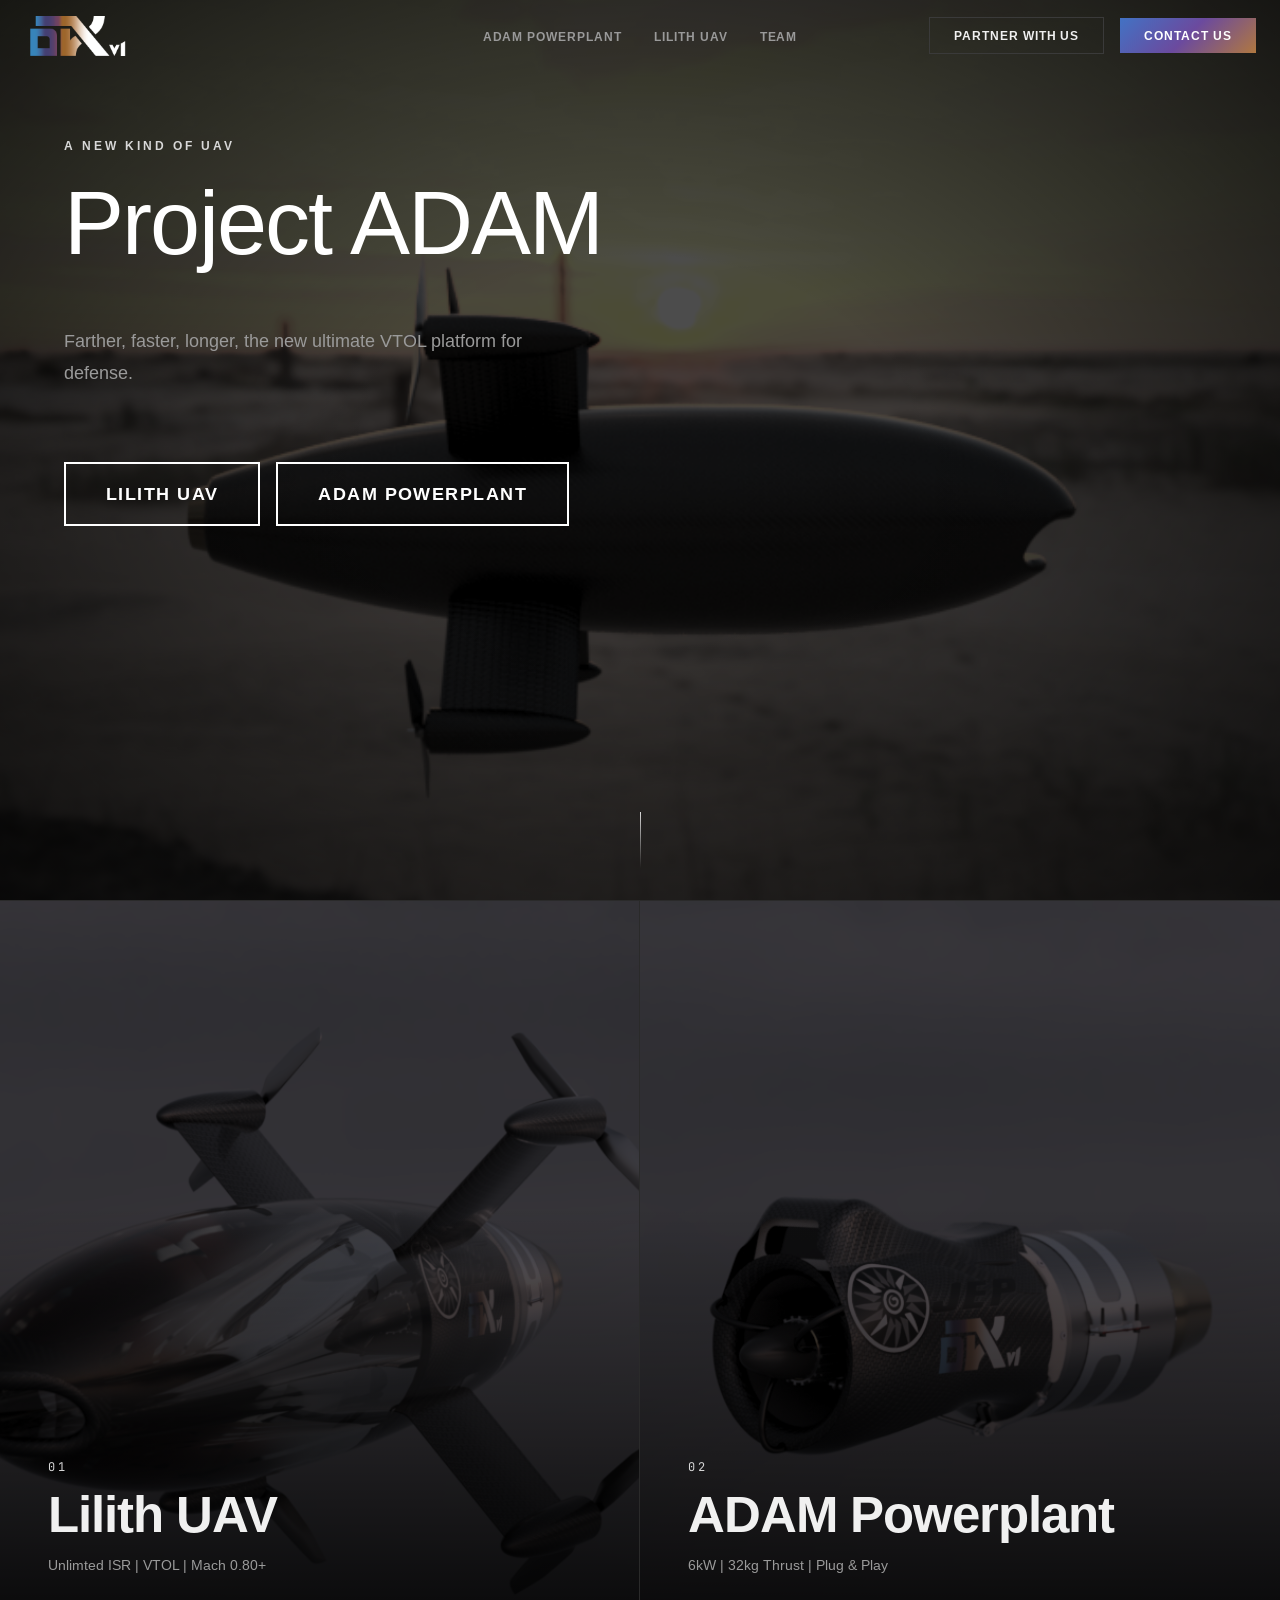
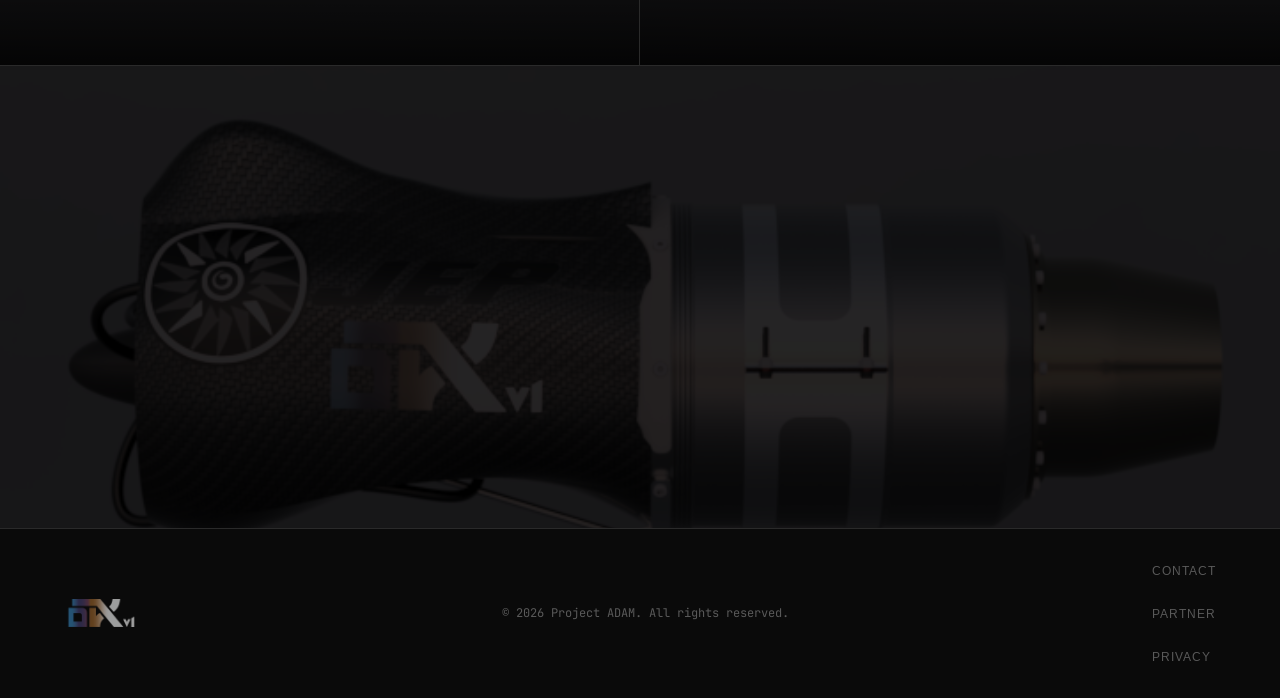
==== index.html @ 42f94777 "Update powerplant images, contact/partner pages, meta descriptions, and image layout tweaks Co-Autho" ====
<!DOCTYPE html>
<html lang="en">
<head>
  <meta charset="UTF-8" />
  <meta name="viewport" content="width=device-width, initial-scale=1.0" />
  <meta name="description" content="A new type of UAV" />
  <meta property="og:title"       content="Project ADAM" />
  <meta property="og:description" content="A new type of UAV" />
  <meta property="og:type"        content="website" />
  <meta name="theme-color"        content="#0a0a0a" />

  <title>Project ADAM</title>

  <link rel="icon" type="image/png" sizes="any" href="assets/images/weblogo.png" />
  <link rel="apple-touch-icon" href="assets/images/weblogo.png" />
  <link rel="preconnect" href="https://fonts.googleapis.com" />
  <link rel="preconnect" href="https://fonts.gstatic.com" crossorigin />
  <link href="https://fonts.googleapis.com/css2?family=Arimo:ital,wght@0,400;0,500;0,600;0,700;1,400&family=JetBrains+Mono:wght@400;600&display=swap" rel="stylesheet" />

  <link rel="stylesheet" href="css/variables.css" />
  <link rel="stylesheet" href="css/reset.css" />
  <link rel="stylesheet" href="css/main.css" />
  <link rel="stylesheet" href="css/home.css" />
</head>
<body>

  <!-- ====================================================
       NAVIGATION
       ==================================================== -->
  <nav class="nav" id="nav">
    <div class="container nav__inner">

      <a href="index.html" class="nav__logo" aria-label="Project ADAM home">
        <img src="assets/images/logov4adampng.png" alt="Project ADAM logo" class="nav__logo-img" />
      </a>

      <ul class="nav__links" role="list">
        <li><a href="pages/powerplant.html" class="nav__link">ADAM Powerplant</a></li>
        <li><a href="pages/uav.html"        class="nav__link">Lilith UAV</a></li>
        <li><a href="pages/team.html"       class="nav__link">Team</a></li>
      </ul>

      <div class="nav__actions">
        <a href="pages/partner.html"  class="btn btn--ghost btn--sm">Partner With Us</a>
        <a href="pages/contact.html"  class="btn btn--accent btn--sm">Contact Us</a>
      </div>

      <button class="nav__hamburger" id="navToggle" aria-label="Toggle menu" aria-expanded="false">
        <span></span>
        <span></span>
        <span></span>
      </button>
    </div>

    <div class="nav__mobile" id="navMobile">
      <a href="pages/powerplant.html" class="nav__mobile-link">ADAM Powerplant</a>
      <a href="pages/uav.html"        class="nav__mobile-link">Lilith UAV</a>
      <a href="pages/team.html"       class="nav__mobile-link">Team</a>
      <a href="pages/partner.html"    class="nav__mobile-link">Partner With Us</a>
      <a href="pages/contact.html"    class="nav__mobile-link">Contact Us</a>
    </div>
  </nav>

  <main id="main-content">

    <!-- ====================================================
         HERO — centered
         ==================================================== -->
    <section class="hero" aria-label="Hero">
      <div class="hero__media" aria-hidden="true">
        <!-- Replace with your hero image or video -->
        <img
          class="hero__bg"
          src="assets/images/Experimental%20Inlet%20Ansys%20Testing%20OWEN%20VERSION%20HEEHHAHA%20v644.png"
          alt=""
          fetchpriority="high"
        />
        <!--
        <video class="hero__bg" autoplay muted loop playsinline>
          <source src="assets/video/hero.mp4" type="video/mp4" />
        </video>
        -->
      </div>

      <div class="hero__content">
        <p class="hero__kicker" data-reveal>A new kind of UAV</p>
        <h1 class="hero__headline" data-reveal data-reveal-delay="1">Project ADAM</h1>
        <p class="hero__sub" data-reveal data-reveal-delay="2">
          Farther, faster, longer, the new ultimate VTOL platform for defense.
        </p>
        <div class="hero__actions" data-reveal data-reveal-delay="3">
          <a href="pages/uav.html"         class="btn btn--hero btn--lg">Lilith UAV</a>
          <a href="pages/powerplant.html"  class="btn btn--hero btn--lg">ADAM Powerplant</a>
        </div>
      </div>

      <div class="hero__scroll" aria-hidden="true">
        <div class="hero__scroll-line"></div>
      </div>
    </section>

    <!-- ====================================================
         PRODUCTS — two cards
         ==================================================== -->
    <section class="products" id="products" aria-label="Our systems">
      <a href="pages/uav.html" class="product-panel" data-reveal>
        <div class="product-panel__media">
          <img
            class="product-panel__img"
            src="assets/images/otherimage1.png"
            alt="Lilith UAV"
            loading="lazy"
          />
        </div>
        <div class="product-panel__content">
          <p class="product-panel__label">01</p>
          <h2 class="product-panel__name">Lilith UAV</h2>
          <p class="product-panel__desc">
            Unlimted ISR | VTOL | Mach 0.80+
          </p>
          <span class="product-panel__cta">
            Learn More <span aria-hidden="true">→</span>
          </span>
        </div>
      </a>

      <a href="pages/powerplant.html" class="product-panel" data-reveal data-reveal-delay="1">
        <div class="product-panel__media">
          <img
            class="product-panel__img"
            src="assets/images/Experimental%20Inlet%20Ansys%20Testing%20OWEN%20VERSION%20HEEHHAHA%20v6dsad.png"
            alt="ADAM Powerplant"
            loading="lazy"
          />
        </div>
        <div class="product-panel__content">
          <p class="product-panel__label">02</p>
          <h2 class="product-panel__name">ADAM Powerplant</h2>
          <p class="product-panel__desc">
            6kW | 32kg Thrust | Plug & Play
          </p>
          <span class="product-panel__cta">
            Learn More <span aria-hidden="true">→</span>
          </span>
        </div>
      </a>
    </section>

    <!-- ====================================================
         CONTACT STRIP
         ==================================================== -->
    <section class="contact-strip" aria-labelledby="contact-strip-heading" style="position:relative; overflow:hidden;">
      <img src="assets/images/Experimental%20Inlet%20Ansys%20Testing%20OWEN%20VERSION%20HEEHHAHA%20v6asd.png" alt="" aria-hidden="true" style="position:absolute;inset:0;width:100%;height:100%;object-fit:cover;filter:brightness(0.15) saturate(0.4);z-index:0;" />
      <div class="container contact-strip__inner" style="position:relative;z-index:1;">
        <h2 class="contact-strip__heading" id="contact-strip-heading" data-reveal>
          Work With Us
        </h2>
        <p class="contact-strip__sub" data-reveal data-reveal-delay="1">
          Currenty seeking partnerships with defense primes, government agencies, and research institutions. If you're interested in collaborating, we'd love to hear from you.
        </p>
        <div class="contact-strip__actions" data-reveal data-reveal-delay="2">
          <a href="pages/contact.html" class="btn btn--accent btn--lg">Contact Us</a>
          <a href="pages/partner.html" class="btn btn--ghost btn--lg">Partner With Us</a>
        </div>
      </div>
    </section>

  </main>

  <!-- ====================================================
       FOOTER
       ==================================================== -->
  <footer class="footer">
    <div class="container footer__inner">
      <img src="assets/images/logov4adampng.png" alt="Project ADAM" class="footer__logo" />
      <p class="footer__copy">© <span id="year"></span> Project ADAM. All rights reserved.</p>
      <nav class="footer__links" aria-label="Footer links">
        <a href="pages/contact.html">Contact</a>
        <a href="pages/partner.html">Partner</a>
        <a href="#">Privacy</a>
      </nav>
    </div>
  </footer>

  <script src="js/main.js" defer></script>
</body>
</html>
---- css/variables.css ----
:root {
  /* Background layers */
  --color-bg:           #0a0a0a;
  --color-surface-1:    #111111;
  --color-surface-2:    #1a1a1a;
  --color-surface-3:    #242424;

  /* Borders */
  --color-border:       #2a2a2a;
  --color-border-light: #3a3a3a;

  /* Text */
  --color-text-primary:   #f0f0f0;
  --color-text-secondary: #9a9a9a;
  --color-text-muted:     #5a5a5a;

  /* Accent — pulled from logo gradient */
  --color-accent:       #d8d8d8;
  --color-accent-dim:   #8a5c2e;
  --color-accent-glow:  rgba(176, 120, 64, 0.15);
  --color-accent-blue:  #4272c4;
  --color-accent-purple:#6b4a9e;
  --gradient-accent: linear-gradient(135deg, #4272c4 0%, #6b4a9e 50%, #b07840 100%);

  /* Functional */
  --color-danger:  #cc3333;
  --color-success: #2e7d52;

  /* Typography */
  --font-display:  'Arimo', 'Helvetica Neue', Arial, sans-serif;
  --font-mono:     'JetBrains Mono', 'Fira Code', 'Courier New', monospace;

  --size-xs:   0.75rem;   /* 12px */
  --size-sm:   0.875rem;  /* 14px */
  --size-base: 1rem;      /* 16px */
  --size-md:   1.125rem;  /* 18px */
  --size-lg:   1.375rem;  /* 22px */
  --size-xl:   1.75rem;   /* 28px */
  --size-2xl:  2.25rem;   /* 36px */
  --size-3xl:  3rem;      /* 48px */
  --size-4xl:  4rem;      /* 64px */
  --size-5xl:  5.5rem;    /* 88px */

  --weight-regular: 400;
  --weight-medium:  500;
  --weight-semibold:600;
  --weight-bold:    700;
  --weight-black:   900;

  --leading-tight:  1.1;
  --leading-snug:   1.3;
  --leading-normal: 1.6;
  --leading-loose:  1.8;

  --tracking-tight:  -0.02em;
  --tracking-normal:  0em;
  --tracking-wide:    0.08em;
  --tracking-wider:   0.15em;
  --tracking-widest:  0.25em;

  /* Spacing */
  --space-1:  0.25rem;
  --space-2:  0.5rem;
  --space-3:  0.75rem;
  --space-4:  1rem;
  --space-6:  1.5rem;
  --space-8:  2rem;
  --space-10: 2.5rem;
  --space-12: 3rem;
  --space-16: 4rem;
  --space-20: 5rem;
  --space-24: 6rem;
  --space-32: 8rem;
  --space-40: 10rem;

  /* Layout */
  --max-width:      1440px;
  --max-width-text: 720px;
  --nav-height:     72px;
  --gutter:         clamp(1.5rem, 5vw, 4rem);

  /* Border radius */
  --radius-sm:   2px;
  --radius-md:   4px;
  --radius-lg:   8px;
  --radius-full: 9999px;

  /* Transitions */
  --ease-default: cubic-bezier(0.4, 0, 0.2, 1);
  --ease-in:      cubic-bezier(0.4, 0, 1, 1);
  --ease-out:     cubic-bezier(0, 0, 0.2, 1);
  --ease-spring:  cubic-bezier(0.175, 0.885, 0.32, 1.275);

  --duration-fast:   150ms;
  --duration-normal: 300ms;
  --duration-slow:   500ms;
  --duration-slower: 800ms;

  /* Shadows */
  --shadow-sm:    0 1px 3px rgba(0,0,0,0.4);
  --shadow-md:    0 4px 16px rgba(0,0,0,0.5);
  --shadow-lg:    0 8px 32px rgba(0,0,0,0.6);
  --shadow-accent:0 0 24px var(--color-accent-glow);

  /* Z-index stack */
  --z-base:    0;
  --z-raised:  10;
  --z-overlay: 100;
  --z-modal:   200;
  --z-nav:     900;
  --z-top:     1000;
}
---- css/main.css ----
/* ============================================================
   LAYOUT UTILITIES
   ============================================================ */

.container {
  width: 100%;
  max-width: var(--max-width);
  margin-left: auto;
  margin-right: auto;
  padding-left: var(--gutter);
  padding-right: var(--gutter);
}

.container--narrow {
  max-width: 960px;
}

.container--text {
  max-width: var(--max-width-text);
}

.section {
  padding-top: var(--space-32);
  padding-bottom: var(--space-32);
}

.section--flush-top    { padding-top: 0; }
.section--flush-bottom { padding-bottom: 0; }
.section--tight        { padding-top: var(--space-16); padding-bottom: var(--space-16); }

.grid {
  display: grid;
  gap: var(--space-6);
}

.grid--2 { grid-template-columns: repeat(2, 1fr); }
.grid--3 { grid-template-columns: repeat(3, 1fr); }
.grid--4 { grid-template-columns: repeat(4, 1fr); }

.flex        { display: flex; }
.flex-col    { flex-direction: column; }
.items-center{ align-items: center; }
.justify-between { justify-content: space-between; }
.gap-4  { gap: var(--space-4); }
.gap-6  { gap: var(--space-6); }
.gap-8  { gap: var(--space-8); }

/* ============================================================
   TYPOGRAPHY UTILITIES
   ============================================================ */

.eyebrow {
  display: inline-block;
  font-size: var(--size-xs);
  font-weight: var(--weight-semibold);
  letter-spacing: var(--tracking-widest);
  text-transform: uppercase;
  color: var(--color-accent);
}

.eyebrow::before {
  content: '';
  display: inline-block;
  width: 20px;
  height: 1px;
  background: var(--color-accent);
  vertical-align: middle;
  margin-right: var(--space-3);
}

.headline-xl {
  font-size: clamp(var(--size-3xl), 7vw, var(--size-5xl));
  font-weight: var(--weight-black);
  letter-spacing: var(--tracking-tight);
  line-height: var(--leading-tight);
}

.headline-lg {
  font-size: clamp(var(--size-2xl), 5vw, var(--size-4xl));
  font-weight: var(--weight-bold);
  letter-spacing: var(--tracking-tight);
}

.headline-md {
  font-size: clamp(var(--size-xl), 3vw, var(--size-3xl));
  font-weight: var(--weight-bold);
}

.headline-sm {
  font-size: var(--size-xl);
  font-weight: var(--weight-semibold);
}

.body-lg  { font-size: var(--size-md); color: var(--color-text-secondary); line-height: var(--leading-loose); }
.body-sm  { font-size: var(--size-sm); color: var(--color-text-secondary); }
.mono     { font-family: var(--font-mono); font-size: var(--size-sm); }
.muted    { color: var(--color-text-muted); }
.accent   { color: var(--color-accent); }

.text-center { text-align: center; }
.text-right  { text-align: right; }

/* ============================================================
   BUTTONS
   ============================================================ */

.btn {
  display: inline-flex;
  align-items: center;
  gap: var(--space-2);
  padding: var(--space-3) var(--space-8);
  font-size: var(--size-sm);
  font-weight: var(--weight-semibold);
  letter-spacing: var(--tracking-wide);
  text-transform: uppercase;
  border: 1px solid transparent;
  transition: background var(--duration-normal) var(--ease-default),
              color var(--duration-normal) var(--ease-default),
              border-color var(--duration-normal) var(--ease-default),
              transform var(--duration-fast) var(--ease-out);
  cursor: pointer;
}

.btn:active { transform: translateY(1px); }

.btn--primary {
  background: var(--color-accent);
  color: var(--color-bg);
  border-color: var(--color-accent);
}

.btn--primary:hover {
  background: var(--color-accent-dim);
  border-color: var(--color-accent-dim);
}

.btn--ghost {
  background: transparent;
  color: var(--color-text-primary);
  border-color: var(--color-border-light);
}

.btn--ghost:hover {
  border-color: var(--color-text-primary);
  color: var(--color-text-primary);
}

.btn--outline-accent {
  background: transparent;
  color: var(--color-accent);
  border-color: var(--color-accent);
}

.btn--outline-accent:hover {
  background: var(--color-accent-glow);
}

.btn--sm {
  padding: var(--space-2) var(--space-6);
  font-size: var(--size-xs);
}

.btn--lg {
  padding: var(--space-4) var(--space-10);
  font-size: var(--size-md);
}

.btn__arrow {
  display: inline-block;
  transition: transform var(--duration-normal) var(--ease-spring);
}

.btn:hover .btn__arrow { transform: translateX(4px); }

/* ============================================================
   DIVIDERS
   ============================================================ */

.rule {
  border: none;
  border-top: 1px solid var(--color-border);
  width: 100%;
}

.rule--accent {
  border-color: var(--color-accent);
  width: 48px;
  border-width: 2px;
}

/* ============================================================
   NAVIGATION
   ============================================================ */

.nav {
  position: fixed;
  top: 0;
  left: 0;
  right: 0;
  z-index: var(--z-nav);
  height: var(--nav-height);
  display: flex;
  align-items: center;
  transition: background var(--duration-normal) var(--ease-default),
              border-color var(--duration-normal) var(--ease-default),
              backdrop-filter var(--duration-normal) var(--ease-default);
  border-bottom: 1px solid transparent;
}

.nav.scrolled {
  background: rgba(10, 10, 10, 0.92);
  backdrop-filter: blur(16px);
  border-bottom-color: var(--color-border);
}

.nav__inner {
  display: grid;
  grid-template-columns: 1fr auto 1fr;
  align-items: center;
  width: 100%;
}

.nav__logo    { justify-self: start; }
.nav__actions { justify-self: end; }

/* Nav container overrides: full-bleed so logo is at left edge and buttons at right edge */
.nav .container {
  max-width: none;
  padding-left: var(--space-6);
  padding-right: var(--space-6);
  height: 100%;
  align-items: center;
}

.nav__logo {
  display: flex;
  align-items: center;
  gap: var(--space-3);
  flex-shrink: 0;
}

.nav__logo-mark {
  width: 36px;
  height: 36px;
  /* SVG logo goes here */
  background: var(--color-accent);
  clip-path: polygon(50% 0%, 100% 25%, 100% 75%, 50% 100%, 0% 75%, 0% 25%);
}

.nav__logo-text {
  font-size: var(--size-md);
  font-weight: var(--weight-bold);
  letter-spacing: var(--tracking-wide);
  text-transform: uppercase;
}

.nav__links {
  display: flex;
  align-items: center;
  gap: var(--space-8);
}

.nav__link {
  font-size: var(--size-xs);
  font-weight: var(--weight-semibold);
  letter-spacing: var(--tracking-wide);
  text-transform: uppercase;
  color: var(--color-text-secondary);
  transition: color var(--duration-fast);
  position: relative;
}

.nav__link::after {
  content: '';
  position: absolute;
  bottom: -4px;
  left: 0;
  width: 0;
  height: 1px;
  background: var(--color-accent);
  transition: width var(--duration-normal) var(--ease-out);
}

.nav__link:hover,
.nav__link.active {
  color: var(--color-text-primary);
}

.nav__link:hover::after,
.nav__link.active::after {
  width: 100%;
}

.nav__actions {
  display: flex;
  align-items: center;
  gap: var(--space-4);
}

.nav__hamburger {
  display: none;
  flex-direction: column;
  gap: 5px;
  padding: var(--space-2);
  cursor: pointer;
}

.nav__hamburger span {
  display: block;
  width: 24px;
  height: 1.5px;
  background: var(--color-text-primary);
  transition: transform var(--duration-normal) var(--ease-default),
              opacity var(--duration-normal);
}

/* Mobile nav drawer */
.nav__mobile {
  position: fixed;
  top: var(--nav-height);
  left: 0;
  right: 0;
  bottom: 0;
  background: var(--color-surface-1);
  z-index: calc(var(--z-nav) - 1);
  padding: var(--space-8) var(--gutter);
  display: flex;
  flex-direction: column;
  gap: var(--space-6);
  transform: translateX(100%);
  transition: transform var(--duration-slow) var(--ease-out);
}

.nav__mobile.open { transform: translateX(0); }

.nav__mobile-link {
  font-size: var(--size-2xl);
  font-weight: var(--weight-bold);
  letter-spacing: var(--tracking-tight);
  color: var(--color-text-secondary);
  transition: color var(--duration-fast);
}

.nav__mobile-link:hover { color: var(--color-text-primary); }

/* ============================================================
   HERO
   ============================================================ */

.hero {
  position: relative;
  height: 100dvh;
  min-height: 640px;
  display: flex;
  align-items: flex-end;
  padding-bottom: var(--space-24);
  overflow: hidden;
}

.hero__media {
  position: absolute;
  inset: 0;
  z-index: 0;
}

.hero__media-bg {
  width: 100%;
  height: 100%;
  object-fit: cover;
  object-position: center;
  filter: brightness(0.4);
}

/* Vignette overlays */
.hero__media::after {
  content: '';
  position: absolute;
  inset: 0;
  background: linear-gradient(
    to bottom,
    rgba(10,10,10,0.2) 0%,
    transparent 30%,
    transparent 50%,
    rgba(10,10,10,0.7) 80%,
    rgba(10,10,10,1) 100%
  );
}

.hero__content {
  position: relative;
  z-index: 1;
  width: 100%;
}

.hero__eyebrow {
  margin-bottom: var(--space-6);
}

.hero__headline {
  font-size: clamp(var(--size-3xl), 8vw, 6.5rem);
  font-weight: var(--weight-black);
  letter-spacing: var(--tracking-tight);
  line-height: 0.95;
  max-width: 14ch;
  margin-bottom: var(--space-8);
}

.hero__headline em {
  font-style: normal;
  color: var(--color-accent);
}

.hero__sub {
  font-size: var(--size-md);
  color: var(--color-text-secondary);
  max-width: 50ch;
  margin-bottom: var(--space-10);
  line-height: var(--leading-loose);
}

.hero__actions {
  display: flex;
  gap: var(--space-4);
  flex-wrap: wrap;
}

/* Scroll indicator */
.hero__scroll {
  position: absolute;
  bottom: var(--space-8);
  right: var(--gutter);
  display: flex;
  flex-direction: column;
  align-items: center;
  gap: var(--space-2);
  z-index: 1;
}

.hero__scroll-line {
  width: 1px;
  height: 48px;
  background: linear-gradient(to bottom, var(--color-text-muted), transparent);
  animation: scrollPulse 2s ease-in-out infinite;
}

@keyframes scrollPulse {
  0%, 100% { opacity: 0.4; transform: scaleY(1); }
  50%       { opacity: 1;   transform: scaleY(0.8); }
}

.hero__scroll-label {
  writing-mode: vertical-rl;
  font-size: var(--size-xs);
  letter-spacing: var(--tracking-widest);
  text-transform: uppercase;
  color: var(--color-text-muted);
}

/* ============================================================
   TICKER / STATS BAR
   ============================================================ */

.ticker {
  border-top: 1px solid var(--color-border);
  border-bottom: 1px solid var(--color-border);
  background: var(--color-surface-1);
  overflow: hidden;
}

.ticker__track {
  display: flex;
  gap: var(--space-16);
  padding: var(--space-4) 0;
  animation: tickerScroll 30s linear infinite;
  white-space: nowrap;
}

.ticker__track:hover { animation-play-state: paused; }

@keyframes tickerScroll {
  from { transform: translateX(0); }
  to   { transform: translateX(-50%); }
}

.ticker__item {
  display: flex;
  align-items: center;
  gap: var(--space-4);
  flex-shrink: 0;
  font-size: var(--size-xs);
  letter-spacing: var(--tracking-wide);
  text-transform: uppercase;
  color: var(--color-text-muted);
}

.ticker__item-value {
  font-size: var(--size-md);
  font-weight: var(--weight-bold);
  color: var(--color-accent);
  font-variant-numeric: tabular-nums;
}

.ticker__sep {
  color: var(--color-border-light);
}

/* ============================================================
   STATS GRID
   ============================================================ */

.stats {
  display: grid;
  grid-template-columns: repeat(4, 1fr);
  gap: 0;
}

.stat {
  padding: var(--space-12) var(--space-8);
  border-right: 1px solid var(--color-border);
  position: relative;
}

.stat:last-child { border-right: none; }

.stat__number {
  font-size: clamp(var(--size-3xl), 4vw, var(--size-5xl));
  font-weight: var(--weight-black);
  letter-spacing: var(--tracking-tight);
  line-height: 1;
  color: var(--color-text-primary);
  font-variant-numeric: tabular-nums;
}

.stat__unit {
  color: var(--color-accent);
}

.stat__label {
  margin-top: var(--space-2);
  font-size: var(--size-xs);
  letter-spacing: var(--tracking-wider);
  text-transform: uppercase;
  color: var(--color-text-muted);
}

/* ============================================================
   MISSION STATEMENT
   ============================================================ */

.mission {
  background: var(--color-surface-1);
  border-top: 1px solid var(--color-border);
  border-bottom: 1px solid var(--color-border);
}

.mission__inner {
  display: grid;
  grid-template-columns: 1fr 3fr;
  gap: var(--space-16);
  align-items: start;
}

.mission__label {
  padding-top: var(--space-2);
}

.mission__text {
  font-size: clamp(var(--size-lg), 2.5vw, var(--size-2xl));
  line-height: var(--leading-snug);
  color: var(--color-text-primary);
  font-weight: var(--weight-medium);
}

.mission__text strong {
  color: var(--color-accent);
  font-weight: var(--weight-bold);
}

/* ============================================================
   SYSTEMS / PRODUCTS
   ============================================================ */

.systems__header {
  display: flex;
  justify-content: space-between;
  align-items: flex-end;
  margin-bottom: var(--space-12);
}

.systems__grid {
  display: grid;
  grid-template-columns: repeat(3, 1fr);
  gap: 1px;
  background: var(--color-border);
  border: 1px solid var(--color-border);
}

.system-card {
  position: relative;
  background: var(--color-surface-1);
  aspect-ratio: 4/5;
  overflow: hidden;
  cursor: pointer;
}

.system-card__media {
  position: absolute;
  inset: 0;
  z-index: 0;
}

.system-card__img {
  width: 100%;
  height: 100%;
  object-fit: cover;
  transition: transform var(--duration-slower) var(--ease-out),
              filter var(--duration-slower) var(--ease-out);
  filter: brightness(0.5) saturate(0.6);
}

.system-card:hover .system-card__img {
  transform: scale(1.04);
  filter: brightness(0.7) saturate(0.8);
}

.system-card__overlay {
  position: absolute;
  inset: 0;
  background: linear-gradient(to top, rgba(10,10,10,0.9) 0%, transparent 60%);
  z-index: 1;
}

.system-card__content {
  position: absolute;
  bottom: 0;
  left: 0;
  right: 0;
  padding: var(--space-8);
  z-index: 2;
}

.system-card__designation {
  font-family: var(--font-mono);
  font-size: var(--size-xs);
  color: var(--color-accent);
  letter-spacing: var(--tracking-wider);
  margin-bottom: var(--space-2);
}

.system-card__name {
  font-size: var(--size-xl);
  font-weight: var(--weight-bold);
  letter-spacing: var(--tracking-tight);
  margin-bottom: var(--space-2);
}

.system-card__type {
  font-size: var(--size-xs);
  color: var(--color-text-secondary);
  letter-spacing: var(--tracking-wide);
  text-transform: uppercase;
}

.system-card__cta {
  margin-top: var(--space-4);
  display: flex;
  align-items: center;
  gap: var(--space-2);
  font-size: var(--size-xs);
  font-weight: var(--weight-semibold);
  letter-spacing: var(--tracking-wide);
  text-transform: uppercase;
  color: var(--color-accent);
  opacity: 0;
  transform: translateY(8px);
  transition: opacity var(--duration-normal) var(--ease-out),
              transform var(--duration-normal) var(--ease-out);
}

.system-card:hover .system-card__cta {
  opacity: 1;
  transform: translateY(0);
}

/* Featured card (large, spans 2 cols) */
.system-card--featured {
  grid-column: span 2;
  aspect-ratio: auto;
  min-height: 480px;
}

/* ============================================================
   CAPABILITIES
   ============================================================ */

.capability {
  display: grid;
  grid-template-columns: 1fr 1fr;
  gap: 0;
  border-top: 1px solid var(--color-border);
  min-height: 560px;
}

.capability--reverse { direction: rtl; }
.capability--reverse > * { direction: ltr; }

.capability__media {
  position: relative;
  overflow: hidden;
  background: var(--color-surface-2);
}

.capability__img {
  width: 100%;
  height: 100%;
  object-fit: cover;
  filter: brightness(0.6) saturate(0.7);
  transition: transform var(--duration-slower) var(--ease-out);
}

.capability:hover .capability__img { transform: scale(1.03); }

.capability__content {
  display: flex;
  flex-direction: column;
  justify-content: center;
  padding: var(--space-16) var(--space-12);
  background: var(--color-surface-1);
}

.capability__eyebrow { margin-bottom: var(--space-6); }

.capability__headline {
  font-size: clamp(var(--size-xl), 3vw, var(--size-3xl));
  font-weight: var(--weight-bold);
  line-height: var(--leading-snug);
  margin-bottom: var(--space-6);
}

.capability__body {
  color: var(--color-text-secondary);
  line-height: var(--leading-loose);
  margin-bottom: var(--space-8);
}

.capability__specs {
  display: grid;
  grid-template-columns: 1fr 1fr;
  gap: var(--space-4) var(--space-8);
  padding-top: var(--space-8);
  border-top: 1px solid var(--color-border);
  margin-bottom: var(--space-8);
}

.capability__spec-label {
  font-size: var(--size-xs);
  letter-spacing: var(--tracking-wide);
  text-transform: uppercase;
  color: var(--color-text-muted);
  margin-bottom: var(--space-1);
}

.capability__spec-value {
  font-family: var(--font-mono);
  font-size: var(--size-md);
  color: var(--color-text-primary);
  font-weight: var(--weight-semibold);
}

/* ============================================================
   TECHNOLOGY / PLATFORM SECTION
   ============================================================ */

.platform {
  background: var(--color-surface-1);
  border-top: 1px solid var(--color-border);
  border-bottom: 1px solid var(--color-border);
}

.platform__header {
  margin-bottom: var(--space-16);
}

.platform__grid {
  display: grid;
  grid-template-columns: repeat(4, 1fr);
  gap: 1px;
  background: var(--color-border);
  border: 1px solid var(--color-border);
}

.platform-tile {
  background: var(--color-surface-2);
  padding: var(--space-8);
  transition: background var(--duration-normal);
}

.platform-tile:hover { background: var(--color-surface-3); }

.platform-tile__icon {
  width: 48px;
  height: 48px;
  background: var(--color-accent-glow);
  border: 1px solid var(--color-border-light);
  display: flex;
  align-items: center;
  justify-content: center;
  margin-bottom: var(--space-6);
  /* SVG icon placeholder */
}

.platform-tile__icon-inner {
  width: 24px;
  height: 24px;
  background: var(--color-accent);
  opacity: 0.6;
  clip-path: polygon(50% 0, 100% 50%, 50% 100%, 0 50%);
}

.platform-tile__title {
  font-size: var(--size-md);
  font-weight: var(--weight-semibold);
  margin-bottom: var(--space-3);
}

.platform-tile__body {
  font-size: var(--size-sm);
  color: var(--color-text-secondary);
  line-height: var(--leading-loose);
}

/* ============================================================
   FULL-WIDTH FEATURE STRIP
   ============================================================ */

.feature-strip {
  position: relative;
  min-height: 640px;
  display: flex;
  align-items: center;
  overflow: hidden;
}

.feature-strip__bg {
  position: absolute;
  inset: 0;
  z-index: 0;
}

.feature-strip__bg img {
  width: 100%;
  height: 100%;
  object-fit: cover;
  filter: brightness(0.3) saturate(0.5);
}

.feature-strip__bg::after {
  content: '';
  position: absolute;
  inset: 0;
  background: linear-gradient(
    to right,
    rgba(10,10,10,0.95) 0%,
    rgba(10,10,10,0.7) 50%,
    transparent 100%
  );
}

.feature-strip__content {
  position: relative;
  z-index: 1;
  max-width: 640px;
}

.feature-strip__eyebrow { margin-bottom: var(--space-6); }

.feature-strip__headline {
  font-size: clamp(var(--size-2xl), 4vw, var(--size-4xl));
  font-weight: var(--weight-black);
  line-height: var(--leading-tight);
  margin-bottom: var(--space-6);
}

.feature-strip__body {
  color: var(--color-text-secondary);
  line-height: var(--leading-loose);
  margin-bottom: var(--space-8);
}

/* ============================================================
   NEWS / UPDATES
   ============================================================ */

.news__header {
  display: flex;
  justify-content: space-between;
  align-items: flex-end;
  margin-bottom: var(--space-10);
}

.news__grid {
  display: grid;
  grid-template-columns: repeat(3, 1fr);
  gap: var(--space-6);
}

.news-card {
  background: var(--color-surface-1);
  border: 1px solid var(--color-border);
  transition: border-color var(--duration-normal);
  cursor: pointer;
}

.news-card:hover { border-color: var(--color-accent); }

.news-card__media {
  aspect-ratio: 16/9;
  overflow: hidden;
  background: var(--color-surface-2);
}

.news-card__img {
  width: 100%;
  height: 100%;
  object-fit: cover;
  filter: brightness(0.6) saturate(0.6);
  transition: transform var(--duration-slow) var(--ease-out),
              filter var(--duration-slow) var(--ease-out);
}

.news-card:hover .news-card__img {
  transform: scale(1.04);
  filter: brightness(0.75) saturate(0.8);
}

.news-card__body {
  padding: var(--space-6);
}

.news-card__meta {
  display: flex;
  gap: var(--space-4);
  margin-bottom: var(--space-4);
}

.news-card__tag {
  font-size: var(--size-xs);
  letter-spacing: var(--tracking-wider);
  text-transform: uppercase;
  color: var(--color-accent);
}

.news-card__date {
  font-size: var(--size-xs);
  color: var(--color-text-muted);
  font-family: var(--font-mono);
}

.news-card__title {
  font-size: var(--size-md);
  font-weight: var(--weight-semibold);
  line-height: var(--leading-snug);
  margin-bottom: var(--space-3);
  transition: color var(--duration-fast);
}

.news-card:hover .news-card__title { color: var(--color-accent); }

.news-card__excerpt {
  font-size: var(--size-sm);
  color: var(--color-text-secondary);
  line-height: var(--leading-loose);
}

/* ============================================================
   PARTNERS STRIP
   ============================================================ */

.partners {
  border-top: 1px solid var(--color-border);
  border-bottom: 1px solid var(--color-border);
  background: var(--color-surface-1);
}

.partners__label {
  text-align: center;
  margin-bottom: var(--space-10);
}

.partners__logos {
  display: flex;
  justify-content: center;
  align-items: center;
  gap: var(--space-16);
  flex-wrap: wrap;
}

.partner-logo {
  height: 28px;
  width: auto;
  opacity: 0.3;
  filter: grayscale(1);
  transition: opacity var(--duration-normal), filter var(--duration-normal);
}

.partner-logo:hover {
  opacity: 0.7;
  filter: grayscale(0);
}

/* ============================================================
   CTA BANNER
   ============================================================ */

.cta-banner {
  position: relative;
  background: var(--color-surface-2);
  border-top: 1px solid var(--color-border);
  text-align: center;
  overflow: hidden;
}

.cta-banner::before {
  content: '';
  position: absolute;
  top: 50%;
  left: 50%;
  transform: translate(-50%, -50%);
  width: 600px;
  height: 600px;
  background: radial-gradient(circle, var(--color-accent-glow) 0%, transparent 70%);
  pointer-events: none;
}

.cta-banner__eyebrow { margin-bottom: var(--space-6); }

.cta-banner__headline {
  font-size: clamp(var(--size-2xl), 4vw, var(--size-4xl));
  font-weight: var(--weight-black);
  margin-bottom: var(--space-6);
}

.cta-banner__sub {
  font-size: var(--size-md);
  color: var(--color-text-secondary);
  max-width: 50ch;
  margin: 0 auto var(--space-10);
}

.cta-banner__actions {
  display: flex;
  gap: var(--space-4);
  justify-content: center;
}

/* ============================================================
   FOOTER
   ============================================================ */

.footer {
  background: var(--color-surface-1);
  border-top: 1px solid var(--color-border);
}

.footer__top {
  display: grid;
  grid-template-columns: 2fr 1fr 1fr 1fr;
  gap: var(--space-12);
  padding: var(--space-16) 0;
  border-bottom: 1px solid var(--color-border);
}

.footer__brand-logo {
  display: flex;
  align-items: center;
  gap: var(--space-3);
  margin-bottom: var(--space-6);
}

.footer__brand-mark {
  width: 28px;
  height: 28px;
  background: var(--color-accent);
  clip-path: polygon(50% 0%, 100% 25%, 100% 75%, 50% 100%, 0% 75%, 0% 25%);
  flex-shrink: 0;
}

.footer__brand-name {
  font-size: var(--size-md);
  font-weight: var(--weight-bold);
  letter-spacing: var(--tracking-wide);
  text-transform: uppercase;
}

.footer__tagline {
  font-size: var(--size-sm);
  color: var(--color-text-muted);
  line-height: var(--leading-loose);
  margin-bottom: var(--space-8);
}

.footer__social {
  display: flex;
  gap: var(--space-4);
}

.footer__social-link {
  width: 36px;
  height: 36px;
  border: 1px solid var(--color-border);
  display: flex;
  align-items: center;
  justify-content: center;
  transition: border-color var(--duration-fast), background var(--duration-fast);
}

.footer__social-link:hover {
  border-color: var(--color-accent);
  background: var(--color-accent-glow);
}

.footer__social-icon {
  width: 16px;
  height: 16px;
  background: var(--color-text-secondary);
  /* SVG icon placeholder */
}

.footer__col-title {
  font-size: var(--size-xs);
  font-weight: var(--weight-semibold);
  letter-spacing: var(--tracking-widest);
  text-transform: uppercase;
  color: var(--color-text-primary);
  margin-bottom: var(--space-6);
}

.footer__links {
  display: flex;
  flex-direction: column;
  gap: var(--space-3);
}

.footer__link {
  font-size: var(--size-sm);
  color: var(--color-text-muted);
  transition: color var(--duration-fast);
}

.footer__link:hover { color: var(--color-text-primary); }

.footer__bottom {
  display: flex;
  justify-content: space-between;
  align-items: center;
  padding: var(--space-6) 0;
}

.footer__legal {
  font-size: var(--size-xs);
  color: var(--color-text-muted);
  display: flex;
  gap: var(--space-6);
  flex-wrap: wrap;
}

.footer__legal a:hover { color: var(--color-text-secondary); }

.footer__copyright {
  font-size: var(--size-xs);
  color: var(--color-text-muted);
  font-family: var(--font-mono);
}

/* ============================================================
   SCROLL REVEAL ANIMATIONS
   ============================================================ */

[data-reveal] {
  opacity: 0;
  transform: translateY(24px);
  transition: opacity var(--duration-slower) var(--ease-out),
              transform var(--duration-slower) var(--ease-out);
}

[data-reveal="left"] {
  transform: translateX(-24px);
}

[data-reveal="right"] {
  transform: translateX(24px);
}

[data-reveal].revealed {
  opacity: 1;
  transform: translate(0);
}

[data-reveal-delay="1"] { transition-delay: 100ms; }
[data-reveal-delay="2"] { transition-delay: 200ms; }
[data-reveal-delay="3"] { transition-delay: 300ms; }
[data-reveal-delay="4"] { transition-delay: 400ms; }

/* ============================================================
   UTILITY CLASSES
   ============================================================ */

.sr-only {
  position: absolute;
  width: 1px;
  height: 1px;
  padding: 0;
  margin: -1px;
  overflow: hidden;
  clip: rect(0,0,0,0);
  white-space: nowrap;
  border: 0;
}

.hide-mobile  { display: none; }
.show-mobile  { display: block; }

/* ============================================================
   RESPONSIVE
   ============================================================ */

@media (min-width: 768px) {
  .hide-mobile { display: block; }
  .show-mobile { display: none; }
}

@media (max-width: 1200px) {
  .systems__grid { grid-template-columns: repeat(2, 1fr); }
  .system-card--featured { grid-column: span 2; }
  .platform__grid { grid-template-columns: repeat(2, 1fr); }
  .footer__top { grid-template-columns: 1fr 1fr; gap: var(--space-8); }
}

@media (max-width: 1024px) {
  .stats { grid-template-columns: repeat(2, 1fr); }
  .stat { border-bottom: 1px solid var(--color-border); }
  .capability { grid-template-columns: 1fr; }
  .capability__media { aspect-ratio: 16/9; }
  .mission__inner { grid-template-columns: 1fr; gap: var(--space-6); }
}

@media (max-width: 768px) {
  .nav__links   { display: none; }
  .nav__actions .btn { display: none; }
  .nav__hamburger { display: flex; }

  .systems__grid { grid-template-columns: 1fr; }
  .system-card--featured { grid-column: span 1; }

  .news__grid { grid-template-columns: 1fr; }

  .footer__top { grid-template-columns: 1fr; }

  .cta-banner__actions { flex-direction: column; align-items: center; }

  .capability--reverse { direction: ltr; }
}

@media (max-width: 480px) {
  .stats { grid-template-columns: 1fr 1fr; }
  .platform__grid { grid-template-columns: 1fr; }
  .partners__logos { gap: var(--space-8); }
  .hero__actions { flex-direction: column; }
}
---- css/home.css ----
/* ============================================================
   NAV — logo image + accent button override
   ============================================================ */

.nav__logo-img {
  height: 40px;
  width: auto;
  display: block;
}

.btn--accent {
  background: var(--gradient-accent);
  color: #fff;
  border: none;
}

.btn--accent:hover {
  opacity: 0.85;
}

.btn--hero {
  background: transparent;
  color: #fff;
  border: 2px solid #fff;
}

.btn--hero:hover {
  background: rgba(255, 255, 255, 0.1);
}

/* ============================================================
   HERO — full-viewport, upper-left title
   ============================================================ */

.hero {
  position: relative;
  height: 100dvh;
  min-height: 600px;
  display: flex;
  align-items: flex-start;
  justify-content: flex-start;
  overflow: hidden;
  text-align: left;
}

.hero__media {
  position: absolute;
  inset: 0;
  z-index: 0;
}

.hero__bg {
  width: 100%;
  height: 100%;
  object-fit: cover;
  filter: brightness(0.3) saturate(0.5);
}

/* dark vignette */
.hero__media::after {
  content: '';
  position: absolute;
  inset: 0;
  background: radial-gradient(ellipse at center, transparent 30%, rgba(0,0,0,0.7) 100%);
}

.hero__content {
  position: relative;
  z-index: 1;
  width: 100%;
  display: flex;
  flex-direction: column;
  align-items: flex-start;
  gap: var(--space-6);
  padding: calc(var(--nav-height) + var(--space-16)) var(--gutter) 0;
  max-width: 900px;
}

.hero__kicker {
  font-size: var(--size-xs);
  font-weight: var(--weight-semibold);
  letter-spacing: var(--tracking-widest);
  text-transform: uppercase;
  color: var(--color-accent);
}

.hero__headline {
  font-size: clamp(2rem, 7vw, 7rem);
  font-weight: var(--weight-regular);
  letter-spacing: var(--tracking-tight);
  line-height: 1;
  color: #fff;
  white-space: nowrap;
}

.hero__sub {
  font-size: var(--size-md);
  color: var(--color-text-secondary);
  max-width: 48ch;
  line-height: var(--leading-loose);
}

.hero__actions {
  display: flex;
  gap: var(--space-4);
  flex-wrap: wrap;
  justify-content: flex-start;
  margin-top: var(--space-2);
}

/* scroll indicator */
.hero__scroll {
  position: absolute;
  bottom: var(--space-8);
  left: 50%;
  transform: translateX(-50%);
  z-index: 1;
}

.hero__scroll-line {
  width: 1px;
  height: 56px;
  background: linear-gradient(to bottom, var(--color-accent), transparent);
  animation: scrollPulse 2s ease-in-out infinite;
}

@keyframes scrollPulse {
  0%, 100% { opacity: 0.3; transform: scaleY(1); }
  50%       { opacity: 1;   transform: scaleY(0.75); }
}

/* ============================================================
   PRODUCTS — two-panel split
   ============================================================ */

.products {
  display: grid;
  grid-template-columns: 1fr 1fr;
  min-height: 85vh;
}

.product-panel {
  position: relative;
  overflow: hidden;
  display: flex;
  align-items: flex-end;
  padding: var(--space-12);
  text-decoration: none;
  color: inherit;
  border-top: 1px solid var(--color-border);
  border-right: 1px solid var(--color-border);
  cursor: pointer;
}

.product-panel:last-child { border-right: none; }

.product-panel__media {
  position: absolute;
  inset: 0;
  z-index: 0;
}

.product-panel__img {
  width: 100%;
  height: 100%;
  object-fit: cover;
  filter: brightness(0.35) saturate(0.5);
  transition: transform 0.8s cubic-bezier(0.4, 0, 0.2, 1),
              filter  0.8s cubic-bezier(0.4, 0, 0.2, 1);
}

.product-panel:hover .product-panel__img {
  transform: scale(1.06);
  filter: brightness(0.5) saturate(0.7);
}

/* gradient overlay from bottom */
.product-panel::before {
  content: '';
  position: absolute;
  inset: 0;
  z-index: 1;
  background: linear-gradient(to top, rgba(0,0,0,0.92) 0%, transparent 60%);
}

/* accent color strip on hover */
.product-panel::after {
  content: '';
  position: absolute;
  bottom: 0;
  left: 0;
  right: 0;
  height: 2px;
  background: var(--gradient-accent);
  transform: scaleX(0);
  transform-origin: left;
  transition: transform 0.4s cubic-bezier(0.4, 0, 0.2, 1);
  z-index: 3;
}

.product-panel:hover::after { transform: scaleX(1); }

.product-panel__content {
  position: relative;
  z-index: 2;
  display: flex;
  flex-direction: column;
  gap: var(--space-3);
}

.product-panel__label {
  font-family: var(--font-mono);
  font-size: var(--size-xs);
  color: var(--color-accent);
  letter-spacing: var(--tracking-widest);
}

.product-panel__name {
  font-size: clamp(var(--size-2xl), 4vw, var(--size-4xl));
  font-weight: var(--weight-bold);
  letter-spacing: var(--tracking-tight);
  line-height: 1;
}

.product-panel__desc {
  font-size: var(--size-sm);
  color: var(--color-text-secondary);
  max-width: 36ch;
  line-height: var(--leading-loose);
}

.product-panel__cta {
  display: inline-flex;
  align-items: center;
  gap: var(--space-2);
  font-size: var(--size-xs);
  font-weight: var(--weight-semibold);
  letter-spacing: var(--tracking-wide);
  text-transform: uppercase;
  color: var(--color-accent);
  margin-top: var(--space-2);
  opacity: 0;
  transform: translateY(8px);
  transition: opacity 0.3s ease, transform 0.3s ease;
}

.product-panel:hover .product-panel__cta {
  opacity: 1;
  transform: translateY(0);
}

/* ============================================================
   CONTACT STRIP
   ============================================================ */

.contact-strip {
  border-top: 1px solid var(--color-border);
  background: var(--color-surface-1);
  padding: var(--space-24) 0;
}

.contact-strip__inner {
  display: flex;
  flex-direction: column;
  align-items: center;
  text-align: center;
  gap: var(--space-6);
}

.contact-strip__heading {
  font-size: clamp(var(--size-2xl), 4vw, var(--size-4xl));
  font-weight: var(--weight-black);
  letter-spacing: var(--tracking-tight);
}

.contact-strip__sub {
  font-size: var(--size-md);
  color: var(--color-text-secondary);
  max-width: 48ch;
}

.contact-strip__actions {
  display: flex;
  gap: var(--space-4);
  flex-wrap: wrap;
  justify-content: center;
  margin-top: var(--space-4);
}

/* ============================================================
   FOOTER
   ============================================================ */

.footer {
  border-top: 1px solid var(--color-border);
  padding: var(--space-8) 0;
  background: var(--color-bg);
}

.footer__inner {
  display: flex;
  align-items: center;
  justify-content: space-between;
  gap: var(--space-6);
  flex-wrap: wrap;
}

.footer__logo {
  height: 28px;
  width: auto;
  opacity: 0.6;
}

.footer__copy {
  font-size: var(--size-xs);
  color: var(--color-text-muted);
  font-family: var(--font-mono);
}

.footer__links {
  display: flex;
  gap: var(--space-6);
}

.footer__links a {
  font-size: var(--size-xs);
  color: var(--color-text-muted);
  letter-spacing: var(--tracking-wide);
  text-transform: uppercase;
  transition: color var(--duration-fast);
}

.footer__links a:hover { color: var(--color-text-primary); }

/* ============================================================
   RESPONSIVE
   ============================================================ */

@media (max-width: 768px) {
  .products {
    grid-template-columns: 1fr;
    min-height: auto;
  }

  .product-panel {
    min-height: 60vh;
    border-right: none;
    border-bottom: 1px solid var(--color-border);
  }

  .product-panel:last-child { border-bottom: none; }

  .product-panel__cta {
    opacity: 1;
    transform: none;
  }

  .footer__inner {
    flex-direction: column;
    align-items: center;
    text-align: center;
  }

  .hero__headline { font-size: clamp(3rem, 14vw, 5rem); }
}

@media (max-width: 480px) {
  .hero__actions { flex-direction: column; align-items: center; }
  .contact-strip__actions { flex-direction: column; align-items: center; }
}
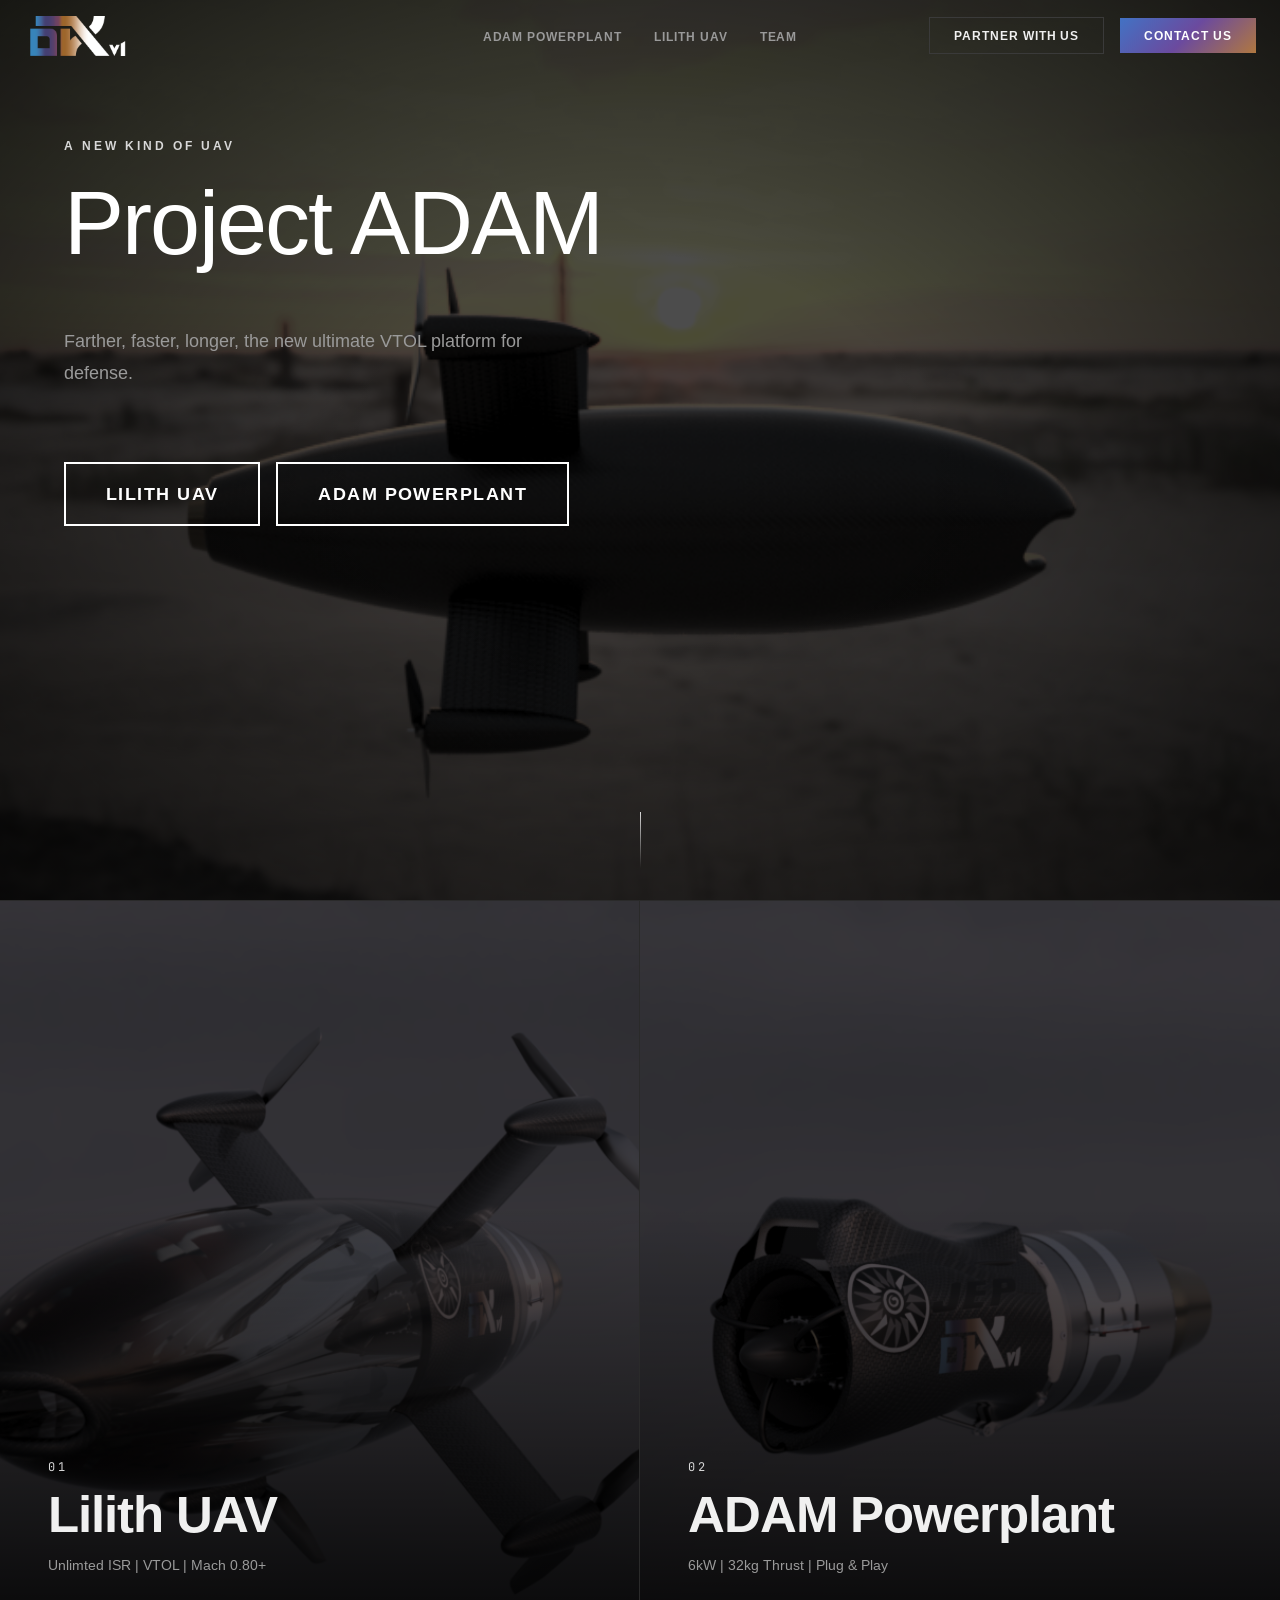
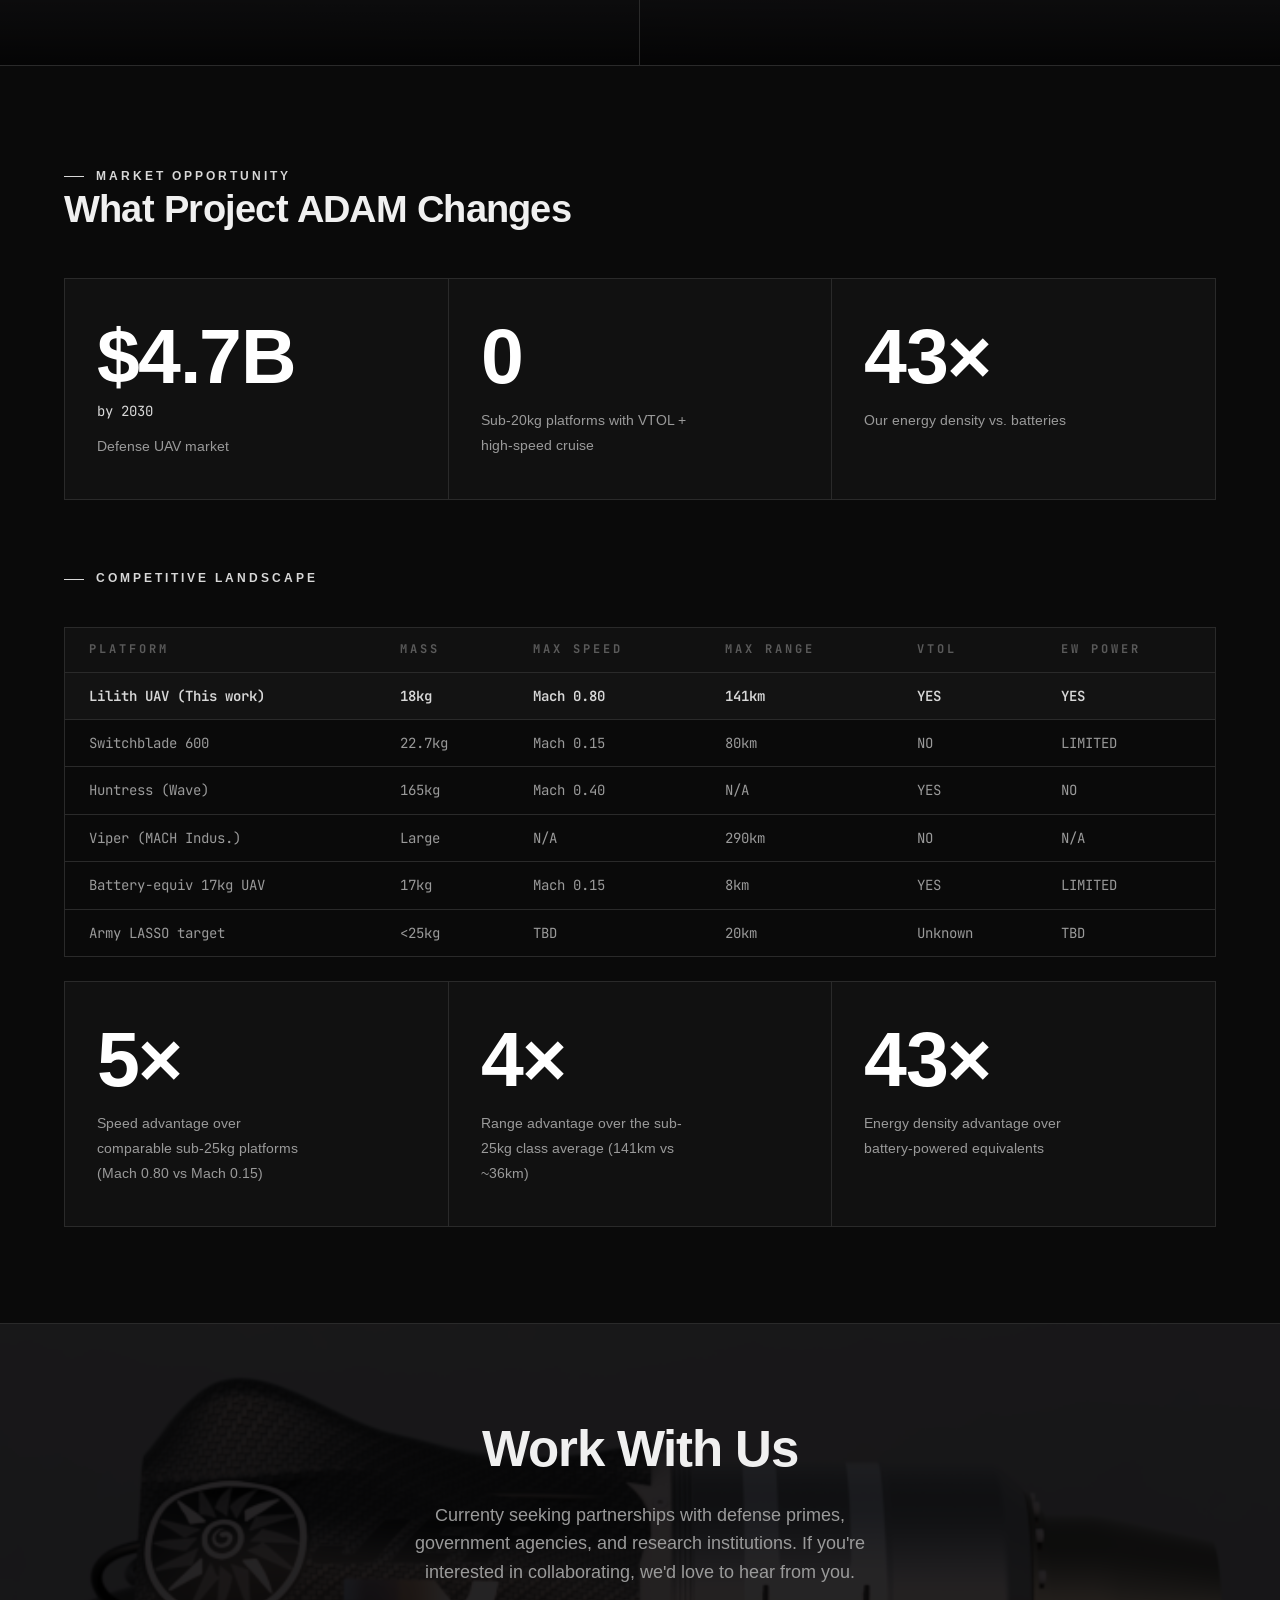
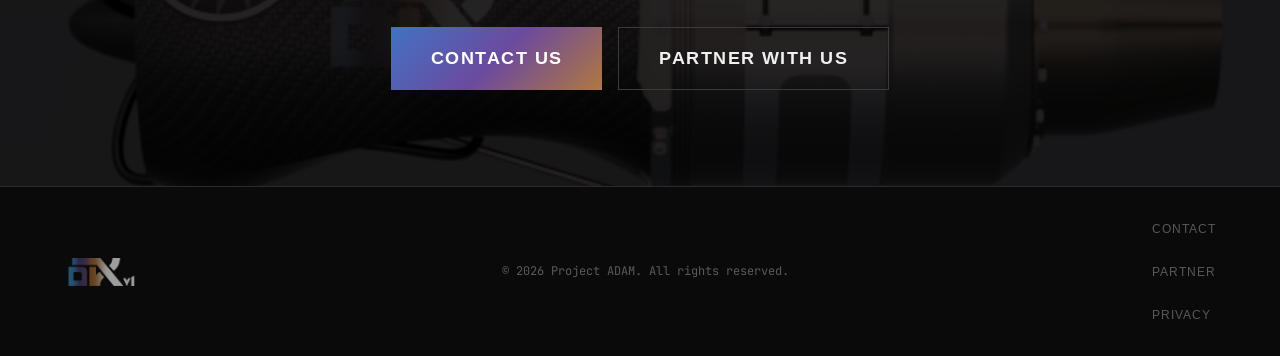
==== commit 58190222: "Add market opportunity section with competitor table and advantage stats to homepage and Lilith page" ====
--- a/index.html
+++ b/index.html
@@ -147,6 +147,113 @@
     </section>
 
     <!-- ====================================================
+         MARKET OPPORTUNITY
+         ==================================================== -->
+    <section style="border-top: 1px solid var(--color-border); padding: var(--space-24) 0;">
+      <div class="container">
+        <p class="eyebrow" data-reveal>Market Opportunity</p>
+        <h2 class="headline-md" data-reveal data-reveal-delay="1">What Project ADAM Changes</h2>
+
+        <div class="market-stats">
+          <div class="market-stat" data-reveal data-reveal-delay="1">
+            <p class="market-stat__value">$4.7B</p>
+            <p class="market-stat__sub">by 2030</p>
+            <p class="market-stat__label">Defense UAV market</p>
+          </div>
+          <div class="market-stat" data-reveal data-reveal-delay="2">
+            <p class="market-stat__value">0</p>
+            <p class="market-stat__label">Sub-20kg platforms with VTOL + high-speed cruise</p>
+          </div>
+          <div class="market-stat" data-reveal data-reveal-delay="3">
+            <p class="market-stat__value">43×</p>
+            <p class="market-stat__label">Our energy density vs. batteries</p>
+          </div>
+        </div>
+
+        <p class="eyebrow" style="margin-bottom: var(--space-4);" data-reveal>Competitive Landscape</p>
+        <div style="overflow-x: auto;">
+          <table class="comp-table" data-reveal>
+            <thead>
+              <tr>
+                <th>Platform</th>
+                <th>Mass</th>
+                <th>Max Speed</th>
+                <th>Max Range</th>
+                <th>VTOL</th>
+                <th>EW Power</th>
+              </tr>
+            </thead>
+            <tbody>
+              <tr class="comp-table__row--adam">
+                <td>Lilith UAV (This work)</td>
+                <td>18kg</td>
+                <td>Mach 0.80</td>
+                <td>141km</td>
+                <td>YES</td>
+                <td>YES</td>
+              </tr>
+              <tr>
+                <td>Switchblade 600</td>
+                <td>22.7kg</td>
+                <td>Mach 0.15</td>
+                <td>80km</td>
+                <td>NO</td>
+                <td>LIMITED</td>
+              </tr>
+              <tr>
+                <td>Huntress (Wave)</td>
+                <td>165kg</td>
+                <td>Mach 0.40</td>
+                <td>N/A</td>
+                <td>YES</td>
+                <td>NO</td>
+              </tr>
+              <tr>
+                <td>Viper (MACH Indus.)</td>
+                <td>Large</td>
+                <td>N/A</td>
+                <td>290km</td>
+                <td>NO</td>
+                <td>N/A</td>
+              </tr>
+              <tr>
+                <td>Battery-equiv 17kg UAV</td>
+                <td>17kg</td>
+                <td>Mach 0.15</td>
+                <td>8km</td>
+                <td>YES</td>
+                <td>LIMITED</td>
+              </tr>
+              <tr>
+                <td>Army LASSO target</td>
+                <td>&lt;25kg</td>
+                <td>TBD</td>
+                <td>20km</td>
+                <td>Unknown</td>
+                <td>TBD</td>
+              </tr>
+            </tbody>
+          </table>
+        </div>
+
+        <div class="market-stats" style="margin-top: var(--space-6); margin-bottom: 0;">
+          <div class="market-stat" data-reveal data-reveal-delay="1">
+            <p class="market-stat__value">5×</p>
+            <p class="market-stat__label">Speed advantage over comparable sub-25kg platforms (Mach 0.80 vs Mach 0.15)</p>
+          </div>
+          <div class="market-stat" data-reveal data-reveal-delay="2">
+            <p class="market-stat__value">4×</p>
+            <p class="market-stat__label">Range advantage over the sub-25kg class average (141km vs ~36km)</p>
+          </div>
+          <div class="market-stat" data-reveal data-reveal-delay="3">
+            <p class="market-stat__value">43×</p>
+            <p class="market-stat__label">Energy density advantage over battery-powered equivalents</p>
+          </div>
+        </div>
+      </div>
+    </section>
+
+    <!-- ====================================================
          CONTACT STRIP
          ==================================================== -->
     <section class="contact-strip" aria-labelledby="contact-strip-heading" style="position:relative; overflow:hidden;">
--- a/css/main.css
+++ b/css/main.css
@@ -1246,8 +1246,10 @@
 
 @media (max-width: 768px) {
   .nav__links   { display: none; }
-  .nav__actions .btn { display: none; }
-  .nav__hamburger { display: flex; }
+  .nav__actions { display: none; }
+  .nav__hamburger { display: flex; justify-self: end; }
+  .nav__inner { grid-template-columns: 1fr auto; }
+  .nav .container { padding-left: var(--space-4); padding-right: var(--space-4); }
 
   .systems__grid { grid-template-columns: 1fr; }
   .system-card--featured { grid-column: span 1; }
--- a/css/home.css
+++ b/css/home.css
@@ -333,8 +333,94 @@
 .footer__links a:hover { color: var(--color-text-primary); }
 
 /* ============================================================
+   MARKET OPPORTUNITY / COMPETITOR SECTION
+   ============================================================ */
+
+.market-stats {
+  display: grid;
+  grid-template-columns: repeat(3, 1fr);
+  gap: 1px;
+  background: var(--color-border);
+  border: 1px solid var(--color-border);
+  margin-top: var(--space-12);
+  margin-bottom: var(--space-16);
+}
+
+.market-stat {
+  background: var(--color-surface-1);
+  padding: var(--space-10) var(--space-8);
+}
+
+.market-stat__value {
+  font-size: clamp(3rem, 6vw, 5rem);
+  font-weight: var(--weight-black);
+  letter-spacing: var(--tracking-tight);
+  line-height: 1;
+  color: #fff;
+}
+
+.market-stat__sub {
+  font-family: var(--font-mono);
+  font-size: var(--size-sm);
+  color: var(--color-accent);
+  margin-top: var(--space-1);
+}
+
+.market-stat__label {
+  font-size: var(--size-sm);
+  color: var(--color-text-secondary);
+  margin-top: var(--space-3);
+  max-width: 26ch;
+  line-height: var(--leading-loose);
+}
+
+.comp-table {
+  width: 100%;
+  border-collapse: collapse;
+  border: 1px solid var(--color-border);
+  margin-top: var(--space-6);
+}
+
+.comp-table th {
+  font-family: var(--font-mono);
+  font-size: var(--size-xs);
+  letter-spacing: var(--tracking-widest);
+  text-transform: uppercase;
+  color: var(--color-text-muted);
+  padding: var(--space-3) var(--space-6);
+  text-align: left;
+  border-bottom: 1px solid var(--color-border);
+  background: var(--color-surface-1);
+  white-space: nowrap;
+}
+
+.comp-table td {
+  font-family: var(--font-mono);
+  font-size: var(--size-sm);
+  color: var(--color-text-secondary);
+  padding: var(--space-3) var(--space-6);
+  border-bottom: 1px solid var(--color-border);
+}
+
+.comp-table tbody tr:last-child td { border-bottom: none; }
+
+.comp-table tbody tr:hover td { background: var(--color-surface-1); }
+
+.comp-table__row--adam td {
+  color: var(--color-accent);
+  font-weight: var(--weight-semibold);
+  background: rgba(216, 216, 216, 0.04);
+}
+
+/* ============================================================
    RESPONSIVE
    ============================================================ */
+
+@media (max-width: 768px) {
+  .market-stats { grid-template-columns: 1fr; }
+  .comp-table th,
+  .comp-table td { padding: var(--space-2) var(--space-3); font-size: var(--size-xs); }
+}
 
 @media (max-width: 768px) {
   .products {
@@ -365,6 +451,6 @@
 }
 
 @media (max-width: 480px) {
-  .hero__actions { flex-direction: column; align-items: center; }
+  .hero__actions { flex-direction: column; align-items: flex-start; margin-top: var(--space-10); }
   .contact-strip__actions { flex-direction: column; align-items: center; }
 }
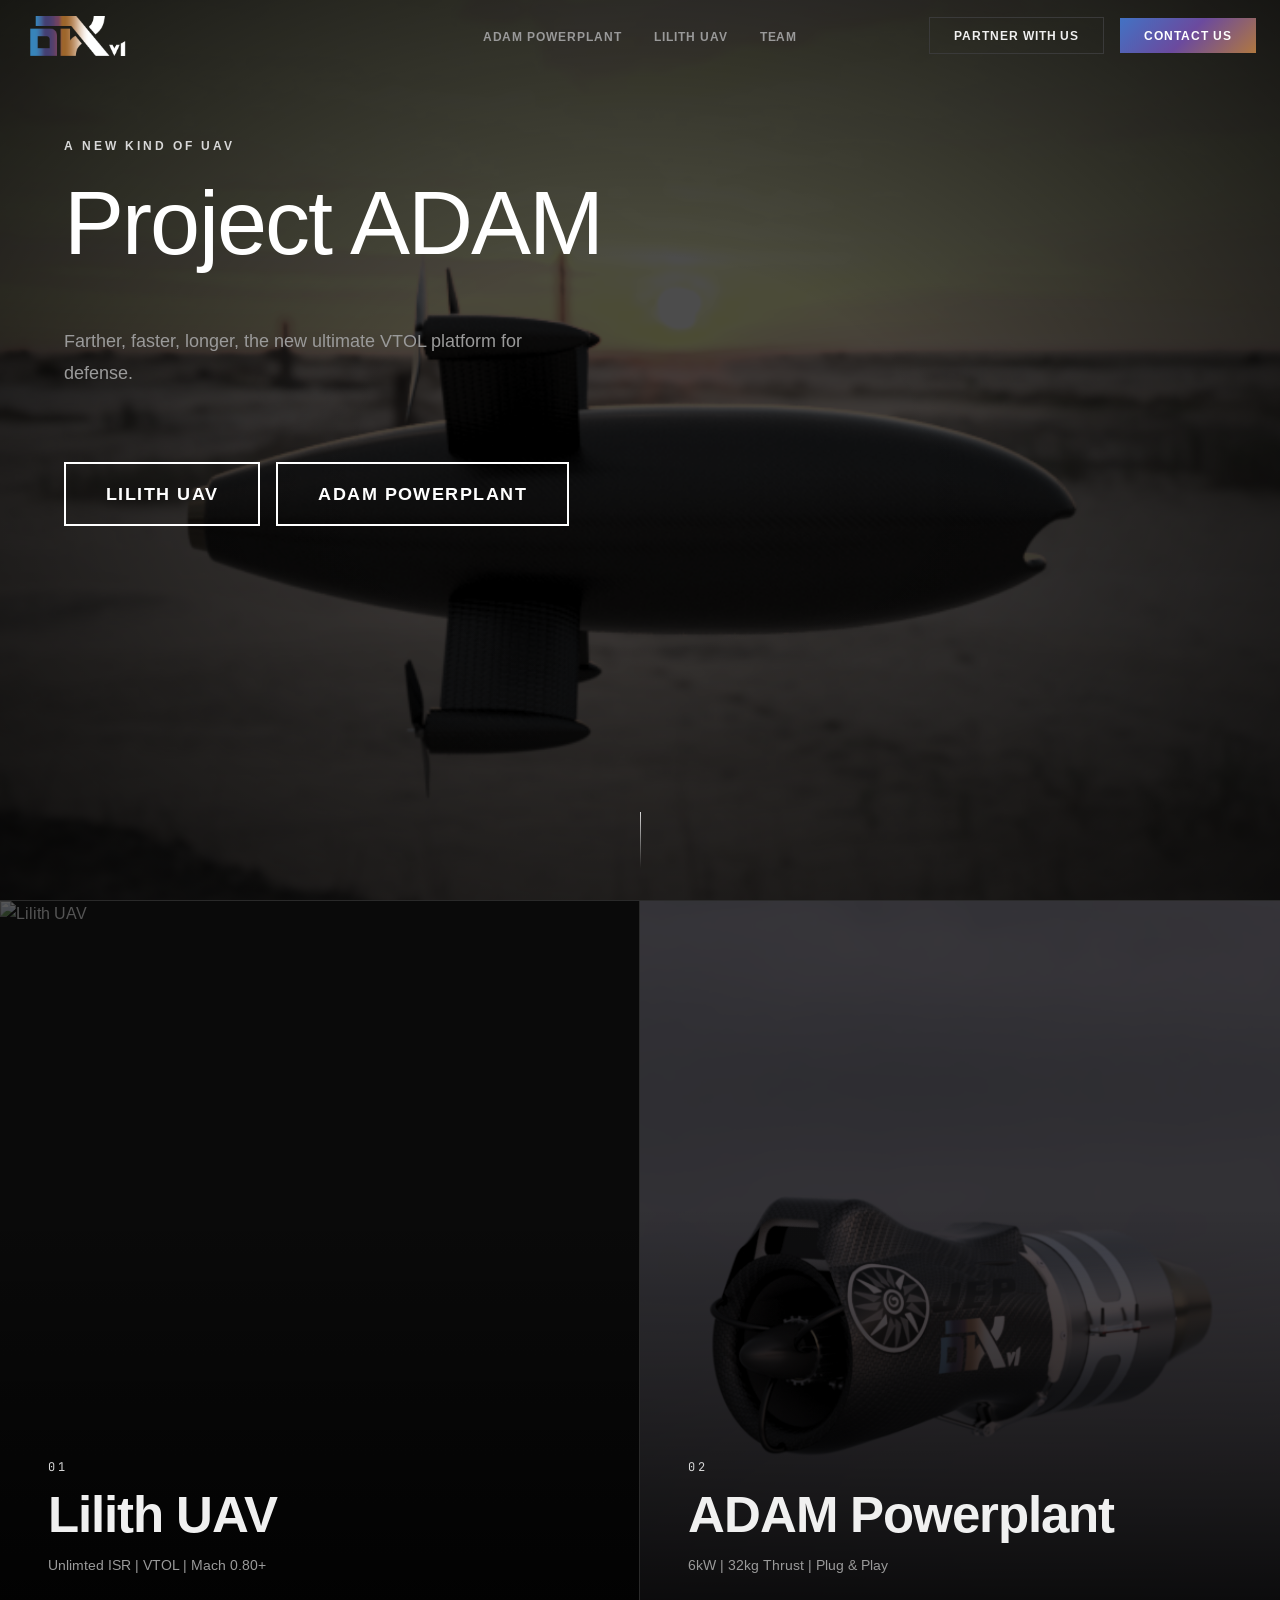
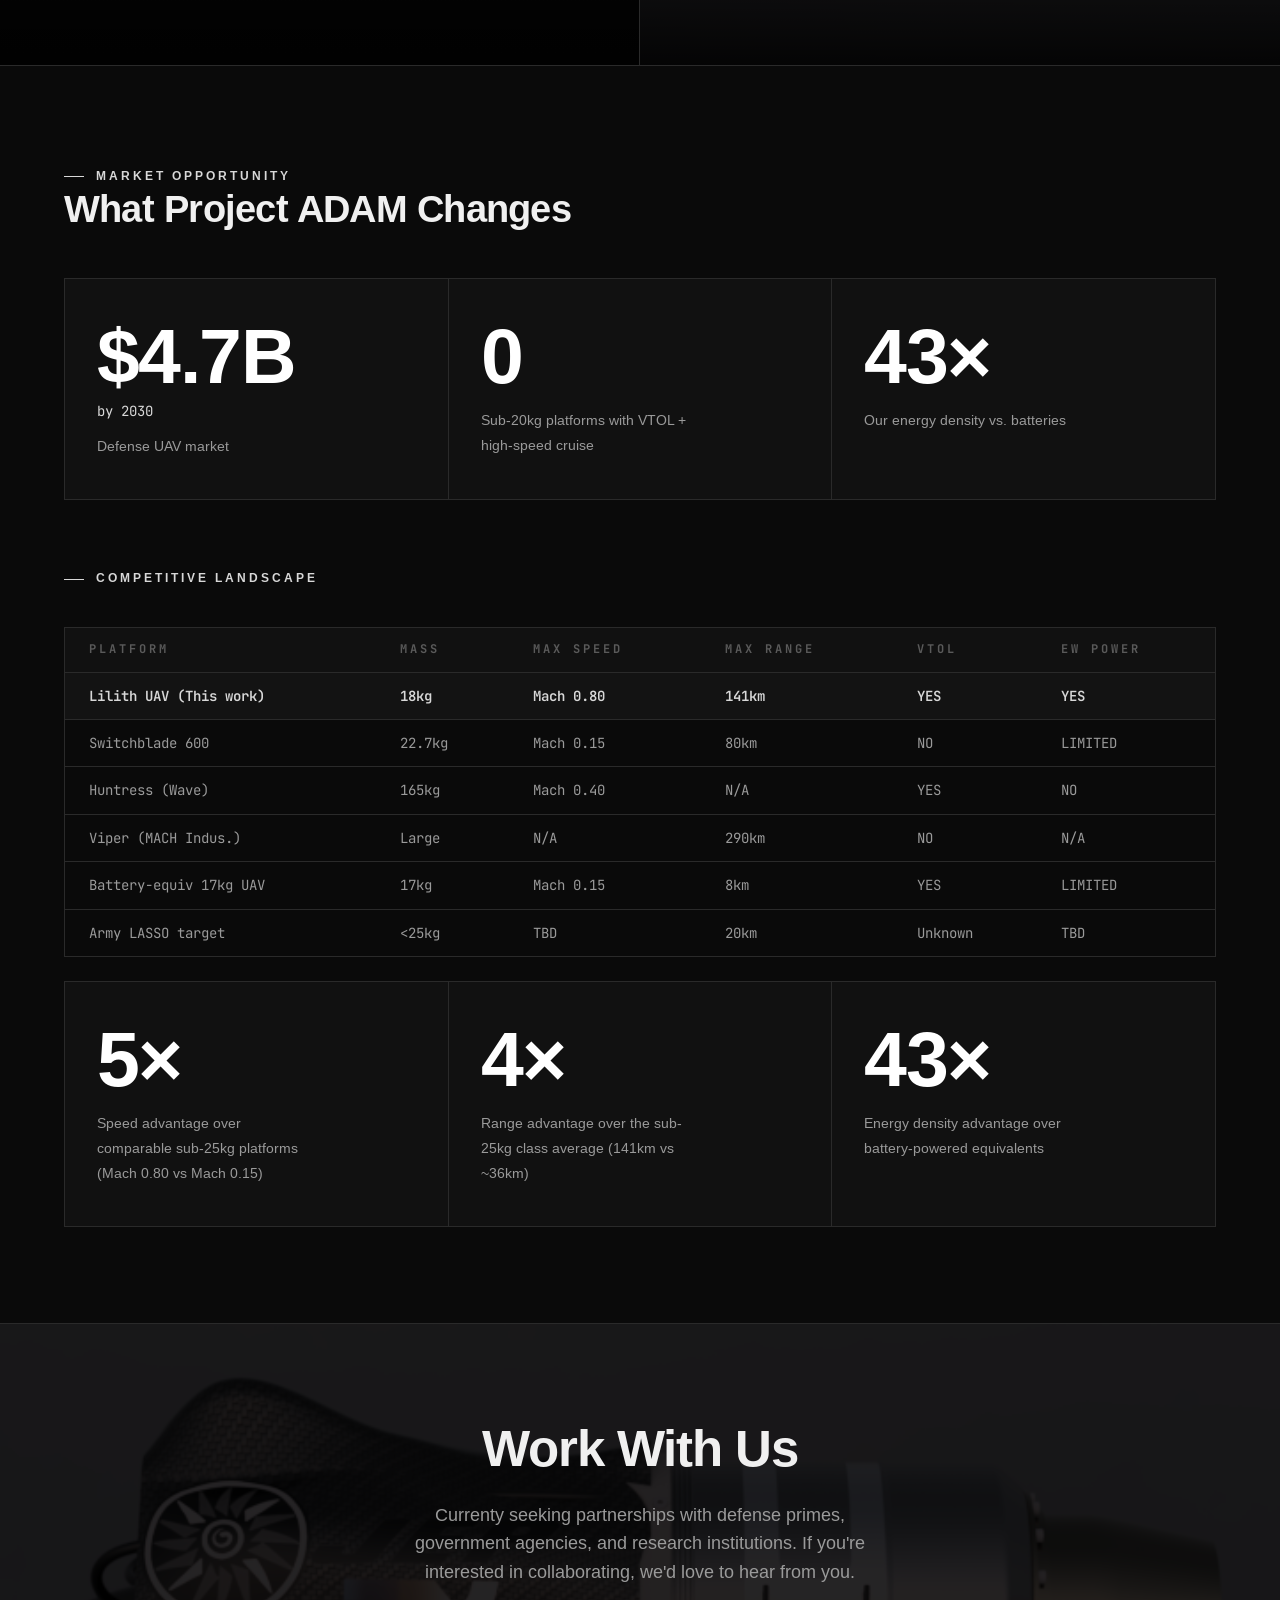
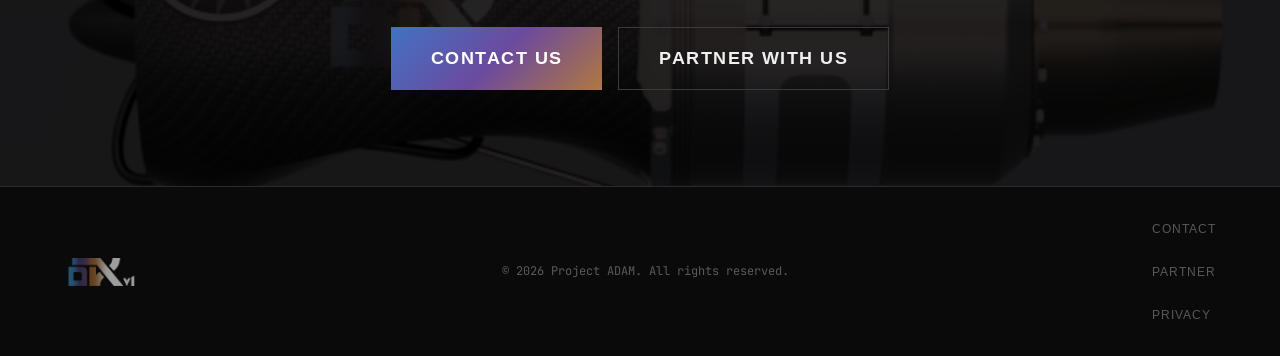
==== commit 4bcf8d8d: "Use lilithcover.png for Lilith UAV homepage panel Co-Authored-By: Claude Sonnet 4.6 <noreply@anthrop" ====
--- a/index.html
+++ b/index.html
@@ -107,7 +107,7 @@
         <div class="product-panel__media">
           <img
             class="product-panel__img"
-            src="assets/images/otherimage1.png"
+            src="assets/images/lilithcover.png"
             alt="Lilith UAV"
             loading="lazy"
           />
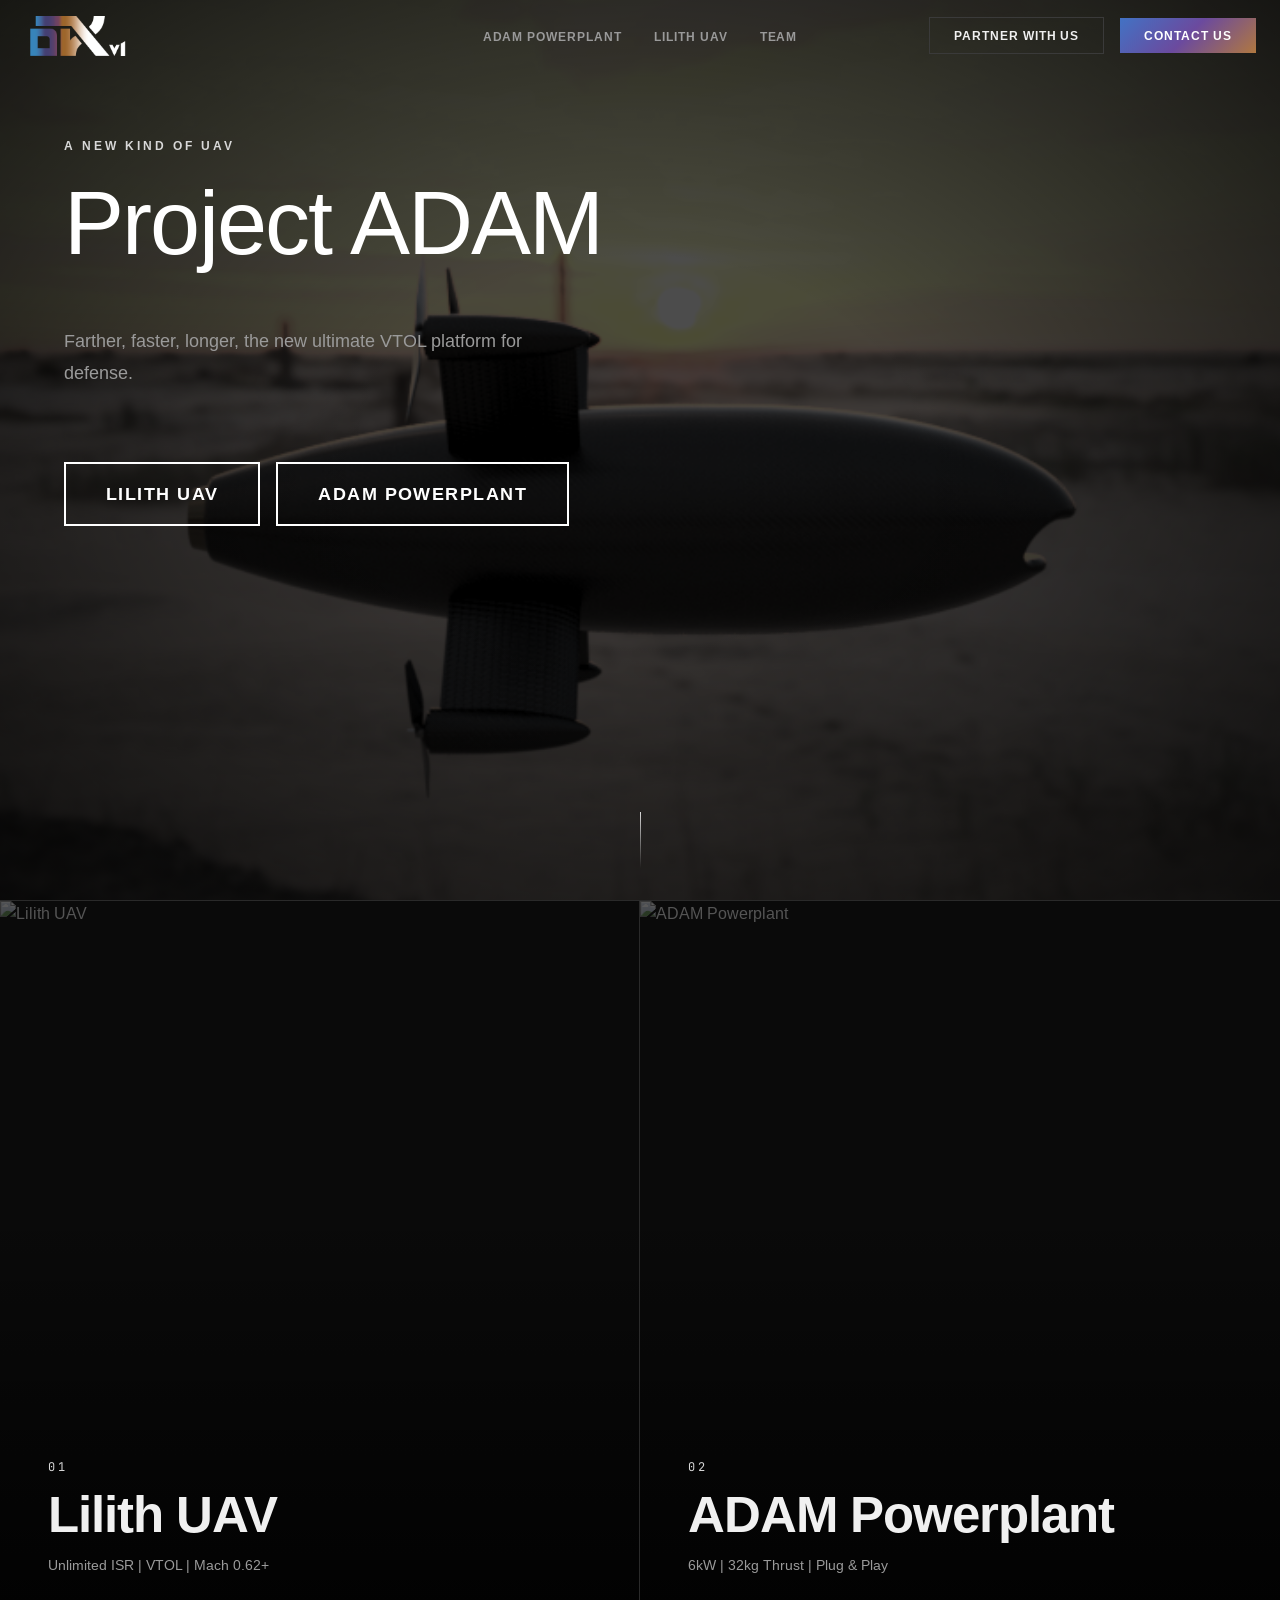
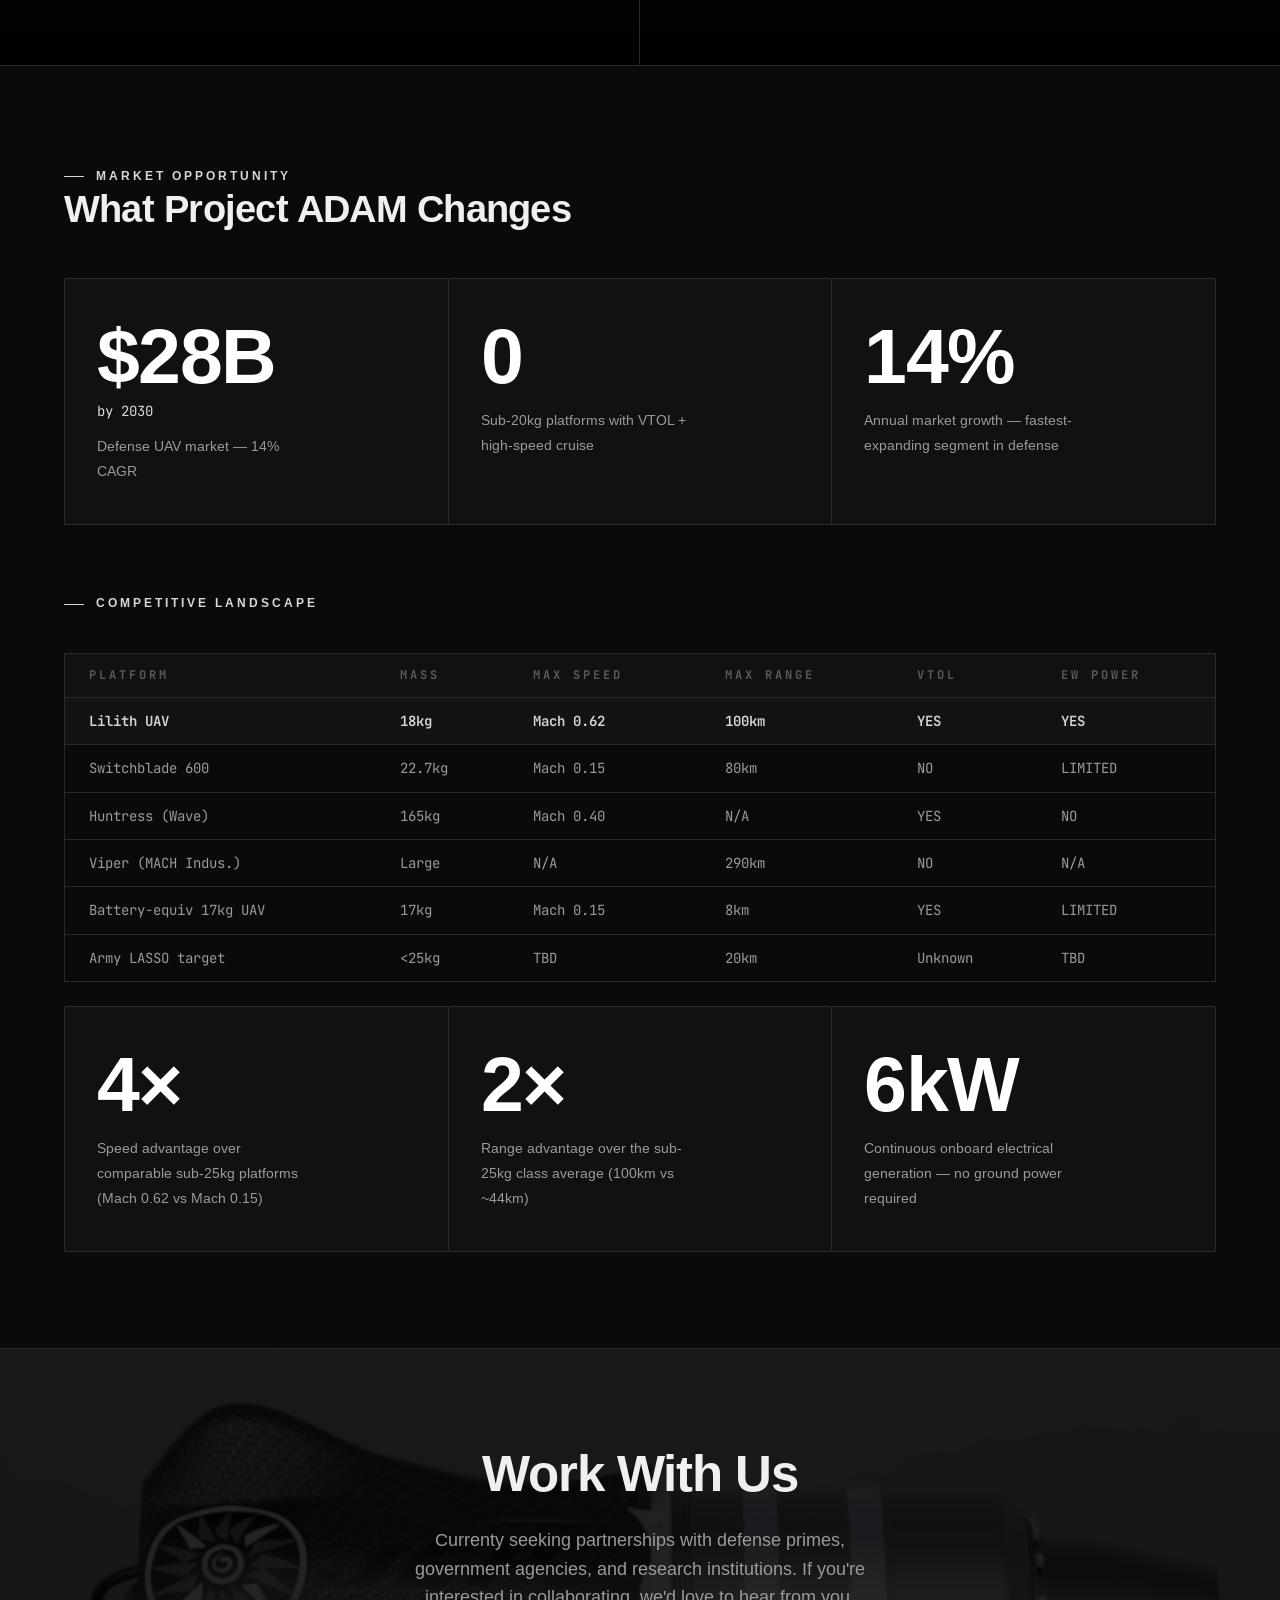
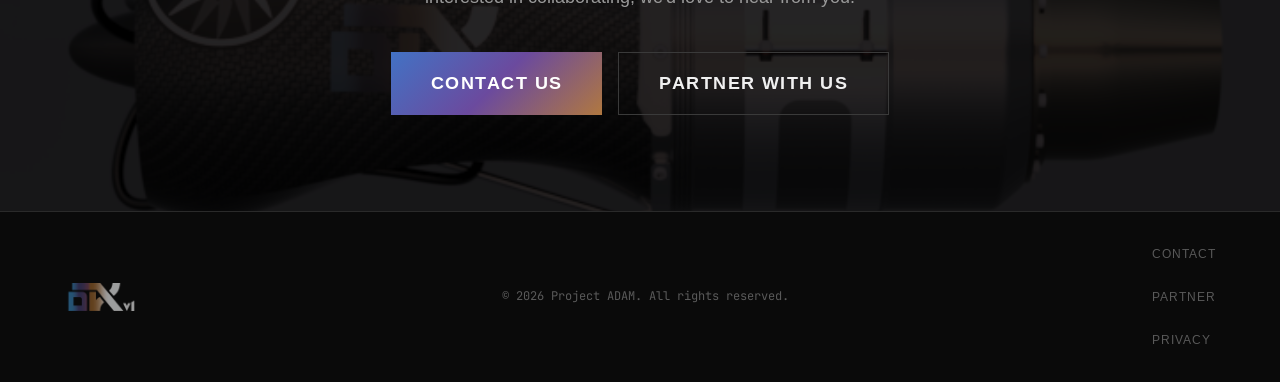
==== commit d613a685: "Update specs, market data, images, and copy per feedback - Dial back Lilith specs to Mach 0.62 / 210" ====
--- a/index.html
+++ b/index.html
@@ -116,7 +116,7 @@
           <p class="product-panel__label">01</p>
           <h2 class="product-panel__name">Lilith UAV</h2>
           <p class="product-panel__desc">
-            Unlimted ISR | VTOL | Mach 0.80+
+            Unlimited ISR | VTOL | Mach 0.62+
           </p>
           <span class="product-panel__cta">
             Learn More <span aria-hidden="true">→</span>
@@ -128,7 +128,7 @@
         <div class="product-panel__media">
           <img
             class="product-panel__img"
-            src="assets/images/Experimental%20Inlet%20Ansys%20Testing%20OWEN%20VERSION%20HEEHHAHA%20v6dsad.png"
+            src="assets/images/newadampowerbutton.png"
             alt="ADAM Powerplant"
             loading="lazy"
           />
@@ -156,17 +156,17 @@
 
         <div class="market-stats">
           <div class="market-stat" data-reveal data-reveal-delay="1">
-            <p class="market-stat__value">$4.7B</p>
+            <p class="market-stat__value">$28B</p>
             <p class="market-stat__sub">by 2030</p>
-            <p class="market-stat__label">Defense UAV market</p>
+            <p class="market-stat__label">Defense UAV market — 14% CAGR</p>
           </div>
           <div class="market-stat" data-reveal data-reveal-delay="2">
             <p class="market-stat__value">0</p>
             <p class="market-stat__label">Sub-20kg platforms with VTOL + high-speed cruise</p>
           </div>
           <div class="market-stat" data-reveal data-reveal-delay="3">
-            <p class="market-stat__value">43×</p>
-            <p class="market-stat__label">Our energy density vs. batteries</p>
+            <p class="market-stat__value">14%</p>
+            <p class="market-stat__label">Annual market growth — fastest-expanding segment in defense</p>
           </div>
         </div>
 
@@ -185,10 +185,10 @@
             </thead>
             <tbody>
               <tr class="comp-table__row--adam">
-                <td>Lilith UAV (This work)</td>
+                <td>Lilith UAV</td>
                 <td>18kg</td>
-                <td>Mach 0.80</td>
-                <td>141km</td>
+                <td>Mach 0.62</td>
+                <td>100km</td>
                 <td>YES</td>
                 <td>YES</td>
               </tr>
@@ -238,16 +238,16 @@
 
         <div class="market-stats" style="margin-top: var(--space-6); margin-bottom: 0;">
           <div class="market-stat" data-reveal data-reveal-delay="1">
-            <p class="market-stat__value">5×</p>
-            <p class="market-stat__label">Speed advantage over comparable sub-25kg platforms (Mach 0.80 vs Mach 0.15)</p>
+            <p class="market-stat__value">4×</p>
+            <p class="market-stat__label">Speed advantage over comparable sub-25kg platforms (Mach 0.62 vs Mach 0.15)</p>
           </div>
           <div class="market-stat" data-reveal data-reveal-delay="2">
-            <p class="market-stat__value">4×</p>
-            <p class="market-stat__label">Range advantage over the sub-25kg class average (141km vs ~36km)</p>
+            <p class="market-stat__value">2×</p>
+            <p class="market-stat__label">Range advantage over the sub-25kg class average (100km vs ~44km)</p>
           </div>
           <div class="market-stat" data-reveal data-reveal-delay="3">
-            <p class="market-stat__value">43×</p>
-            <p class="market-stat__label">Energy density advantage over battery-powered equivalents</p>
+            <p class="market-stat__value">6kW</p>
+            <p class="market-stat__label">Continuous onboard electrical generation — no ground power required</p>
           </div>
         </div>
       </div>
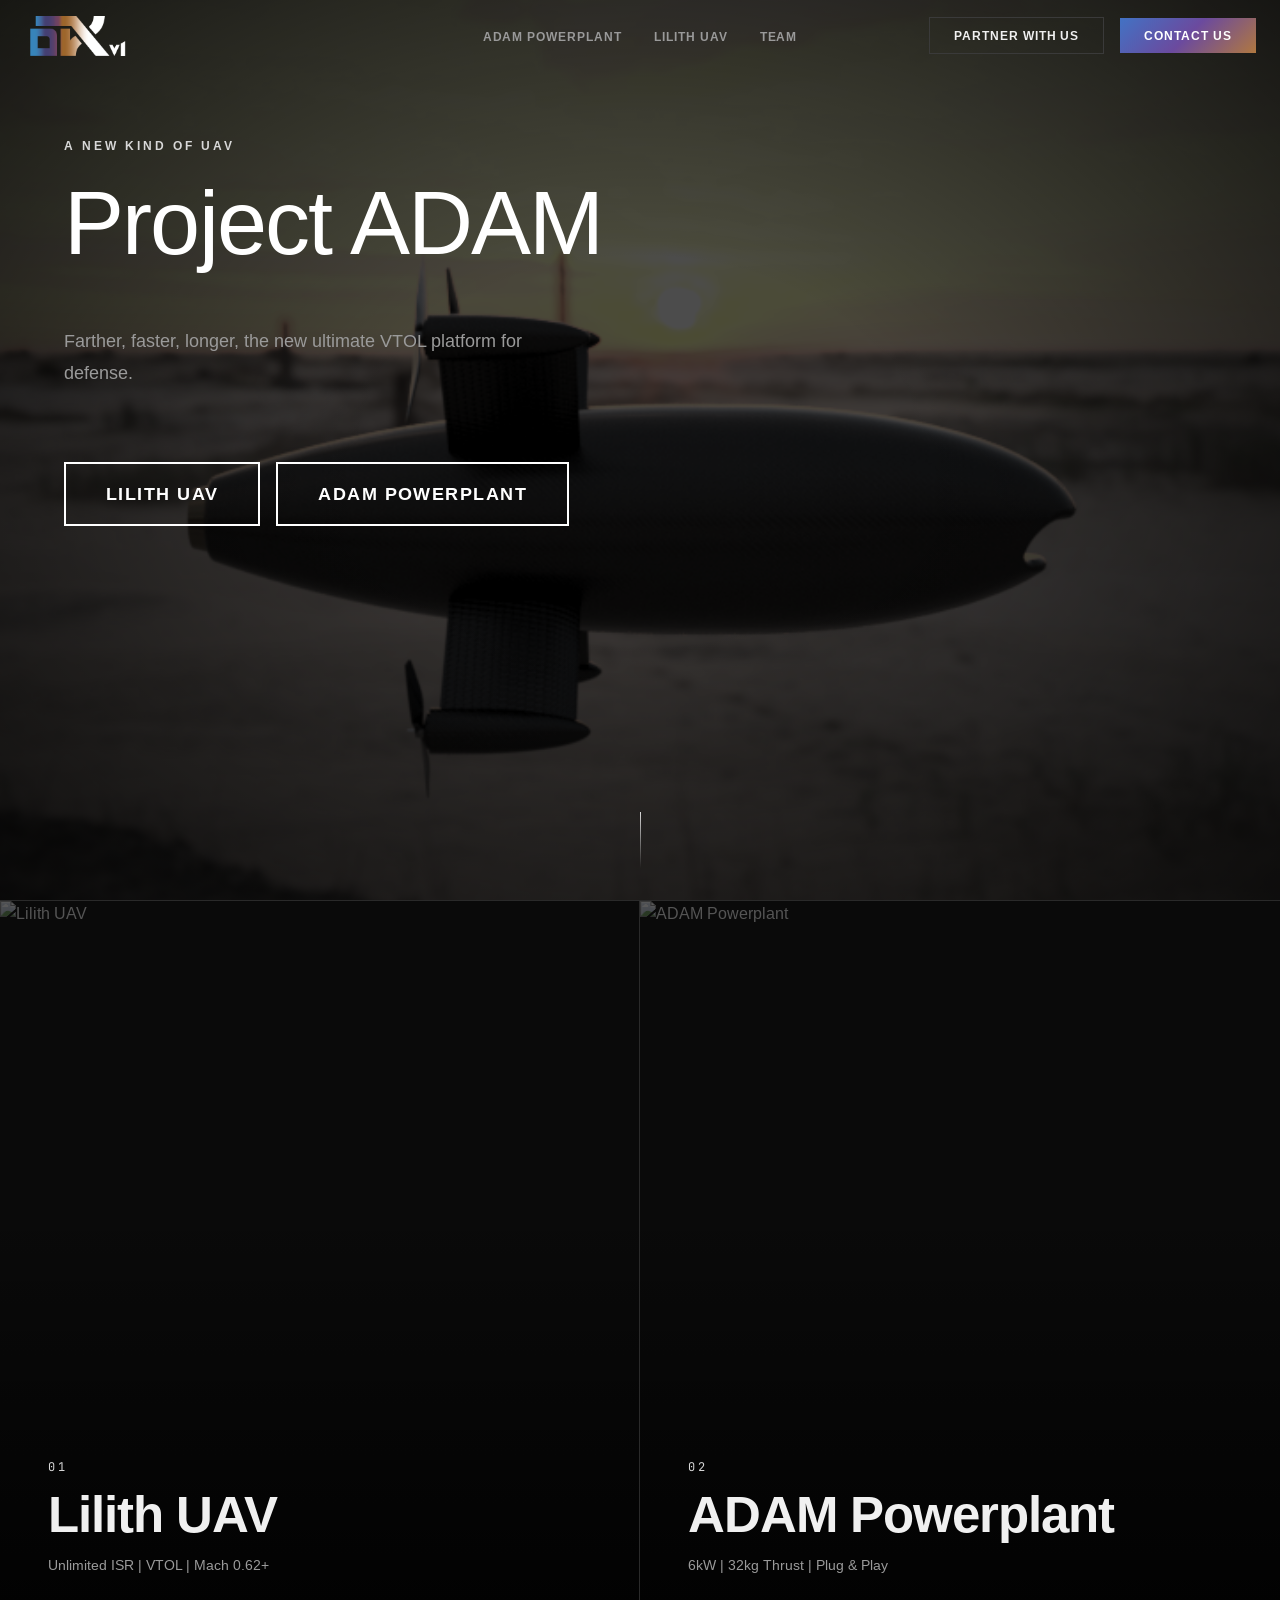
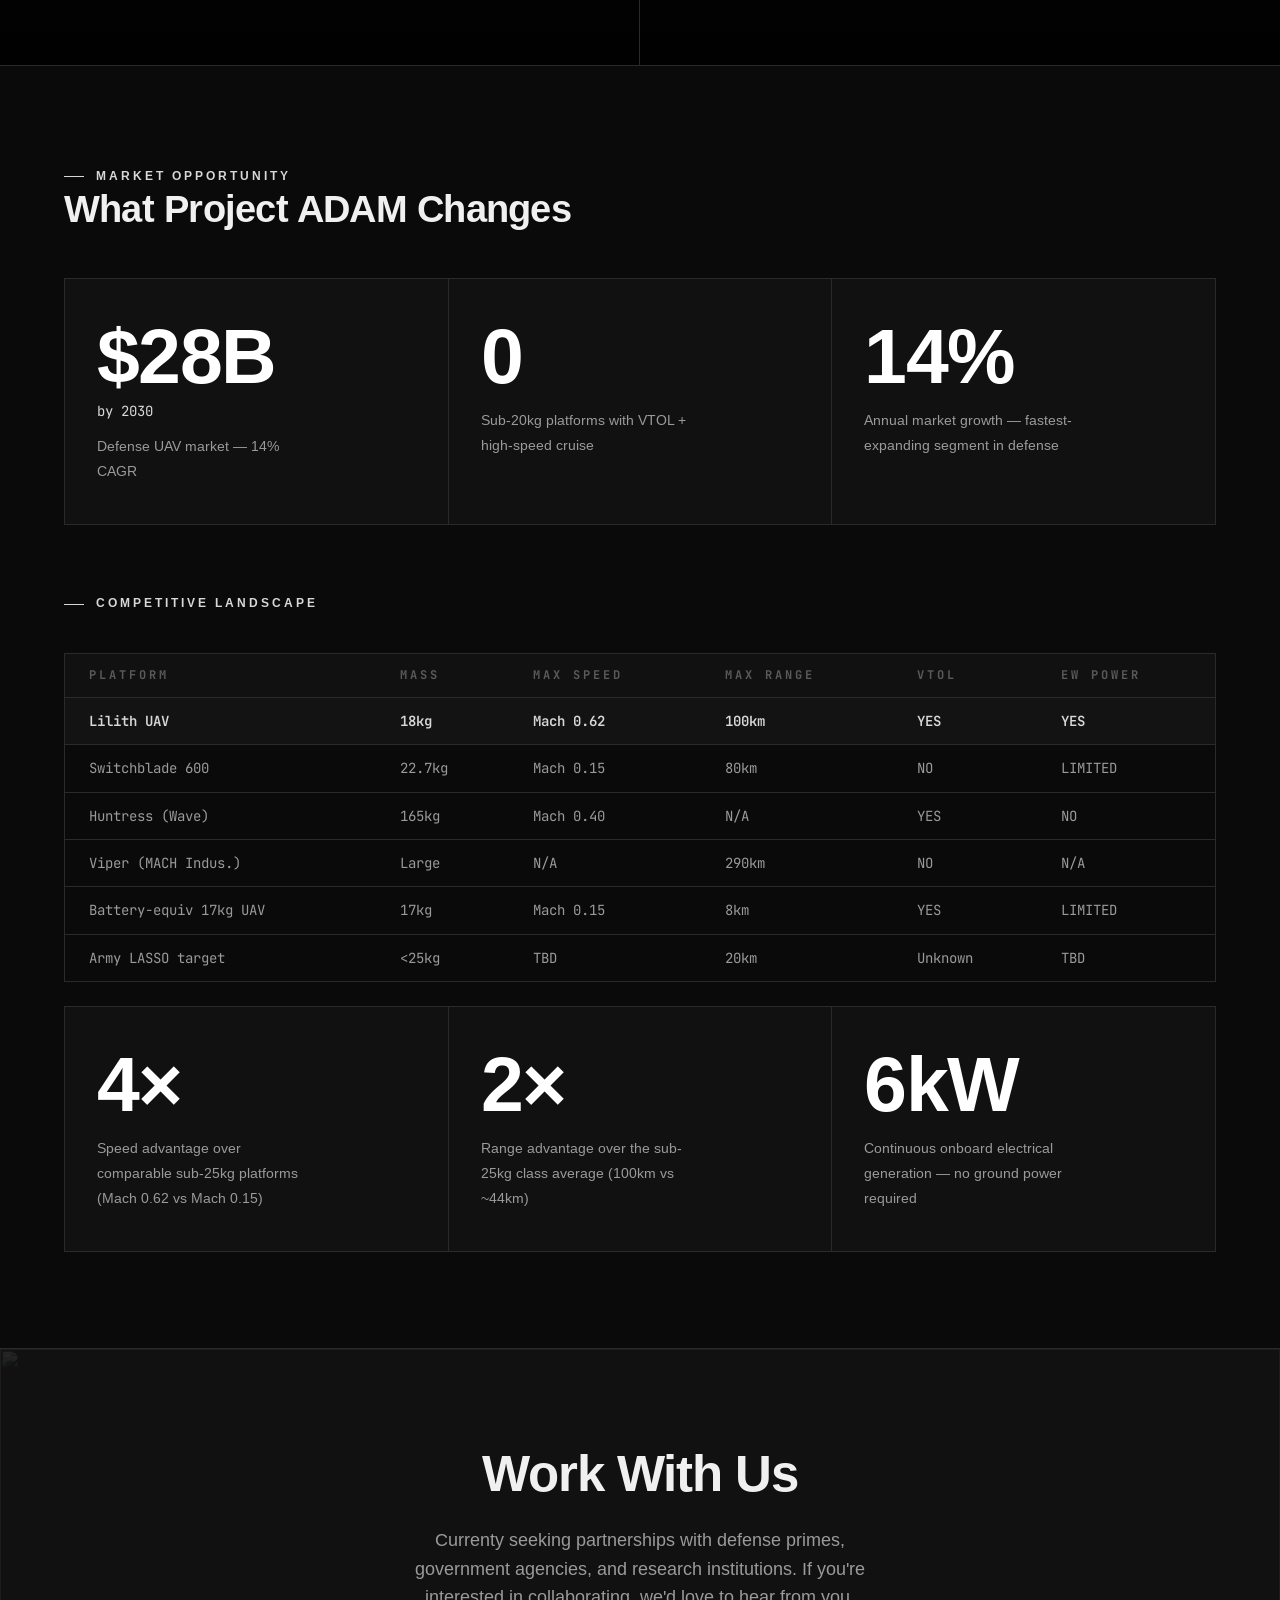
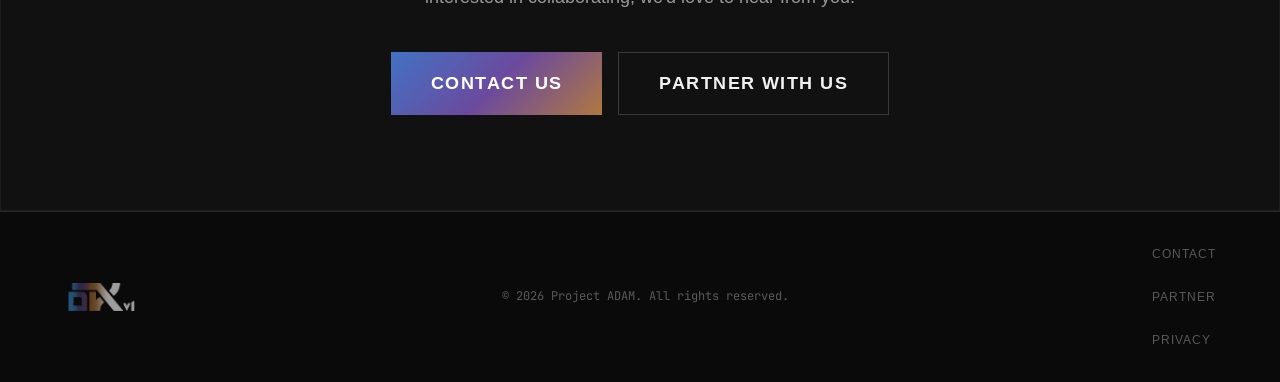
==== commit b2895765: "Use new adam sidewaya.png as Work With Us section background Co-Authored-By: Claude Sonnet 4.6 <nore" ====
--- a/index.html
+++ b/index.html
@@ -257,7 +257,7 @@
          CONTACT STRIP
          ==================================================== -->
     <section class="contact-strip" aria-labelledby="contact-strip-heading" style="position:relative; overflow:hidden;">
-      <img src="assets/images/Experimental%20Inlet%20Ansys%20Testing%20OWEN%20VERSION%20HEEHHAHA%20v6asd.png" alt="" aria-hidden="true" style="position:absolute;inset:0;width:100%;height:100%;object-fit:cover;filter:brightness(0.15) saturate(0.4);z-index:0;" />
+      <img src="assets/images/new adam sidewaya.png" alt="" aria-hidden="true" style="position:absolute;inset:0;width:100%;height:100%;object-fit:cover;filter:brightness(0.15) saturate(0.4);z-index:0;" />
       <div class="container contact-strip__inner" style="position:relative;z-index:1;">
         <h2 class="contact-strip__heading" id="contact-strip-heading" data-reveal>
           Work With Us
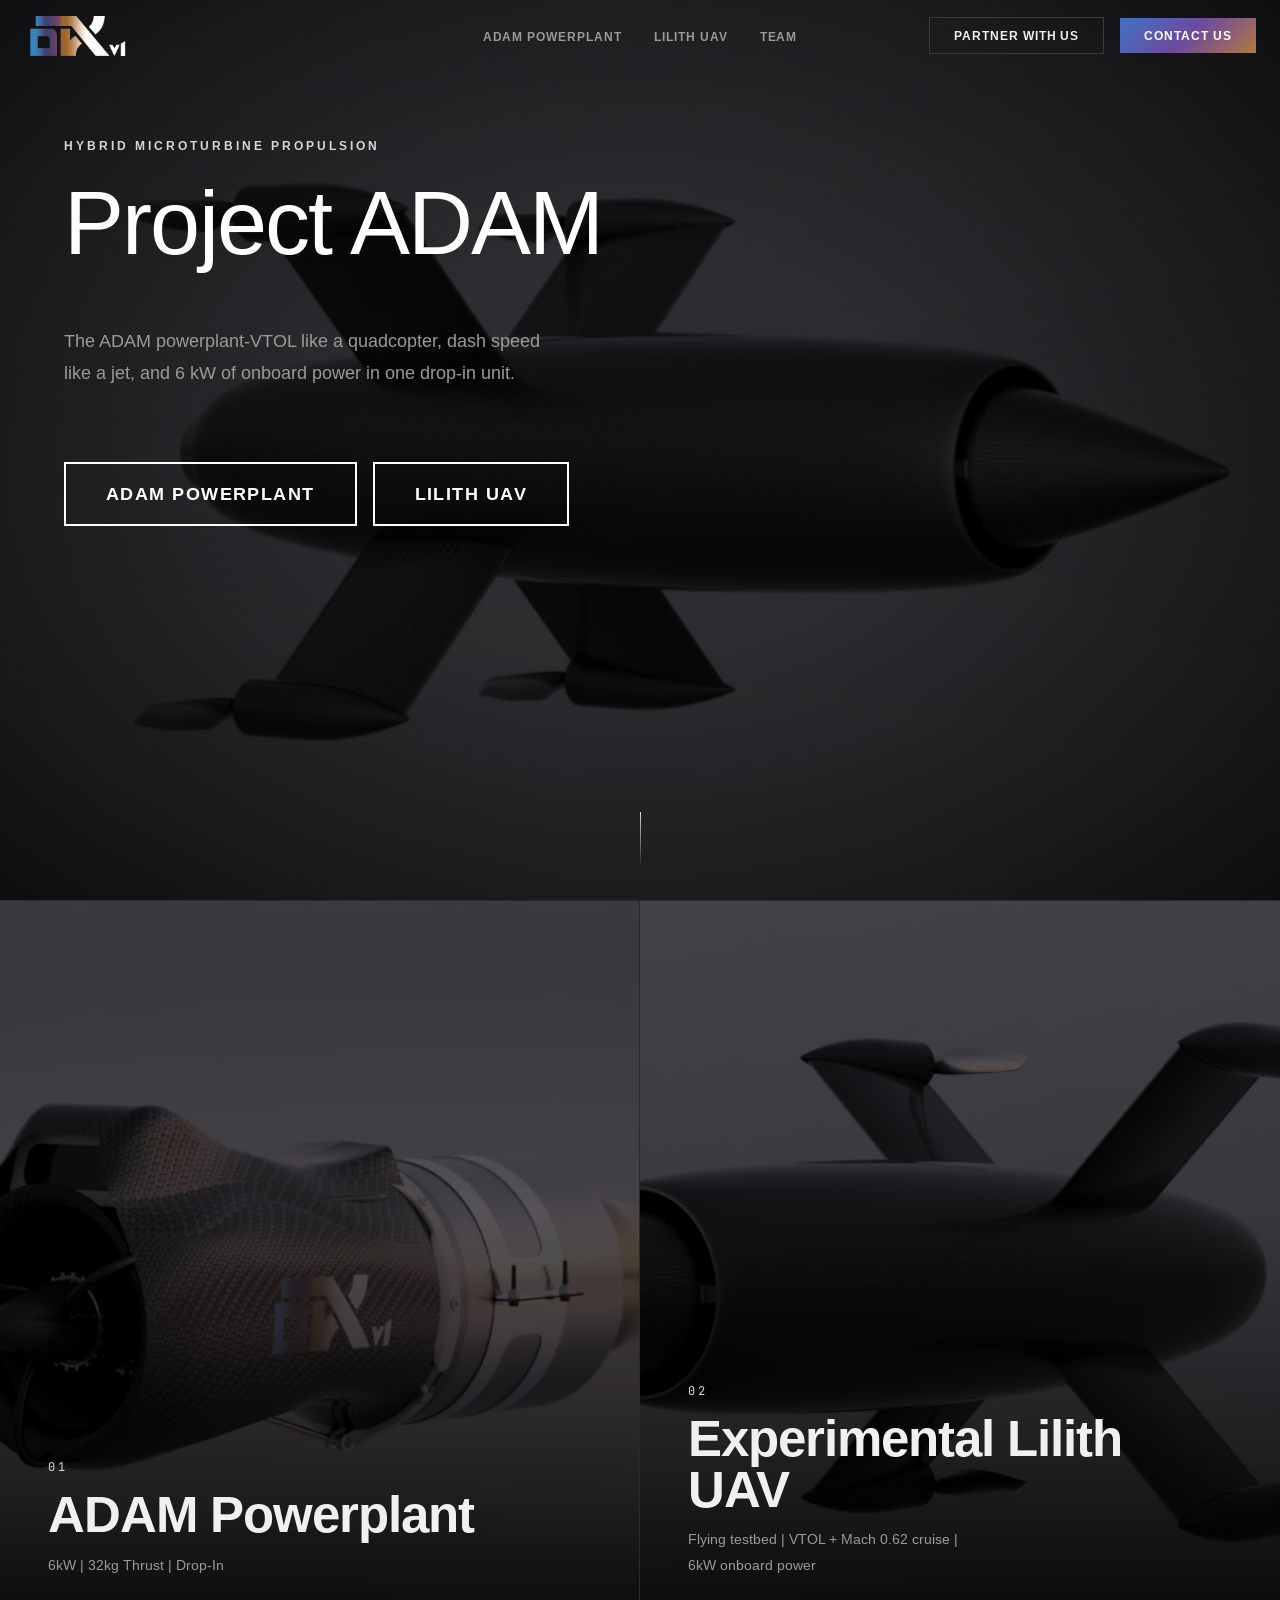
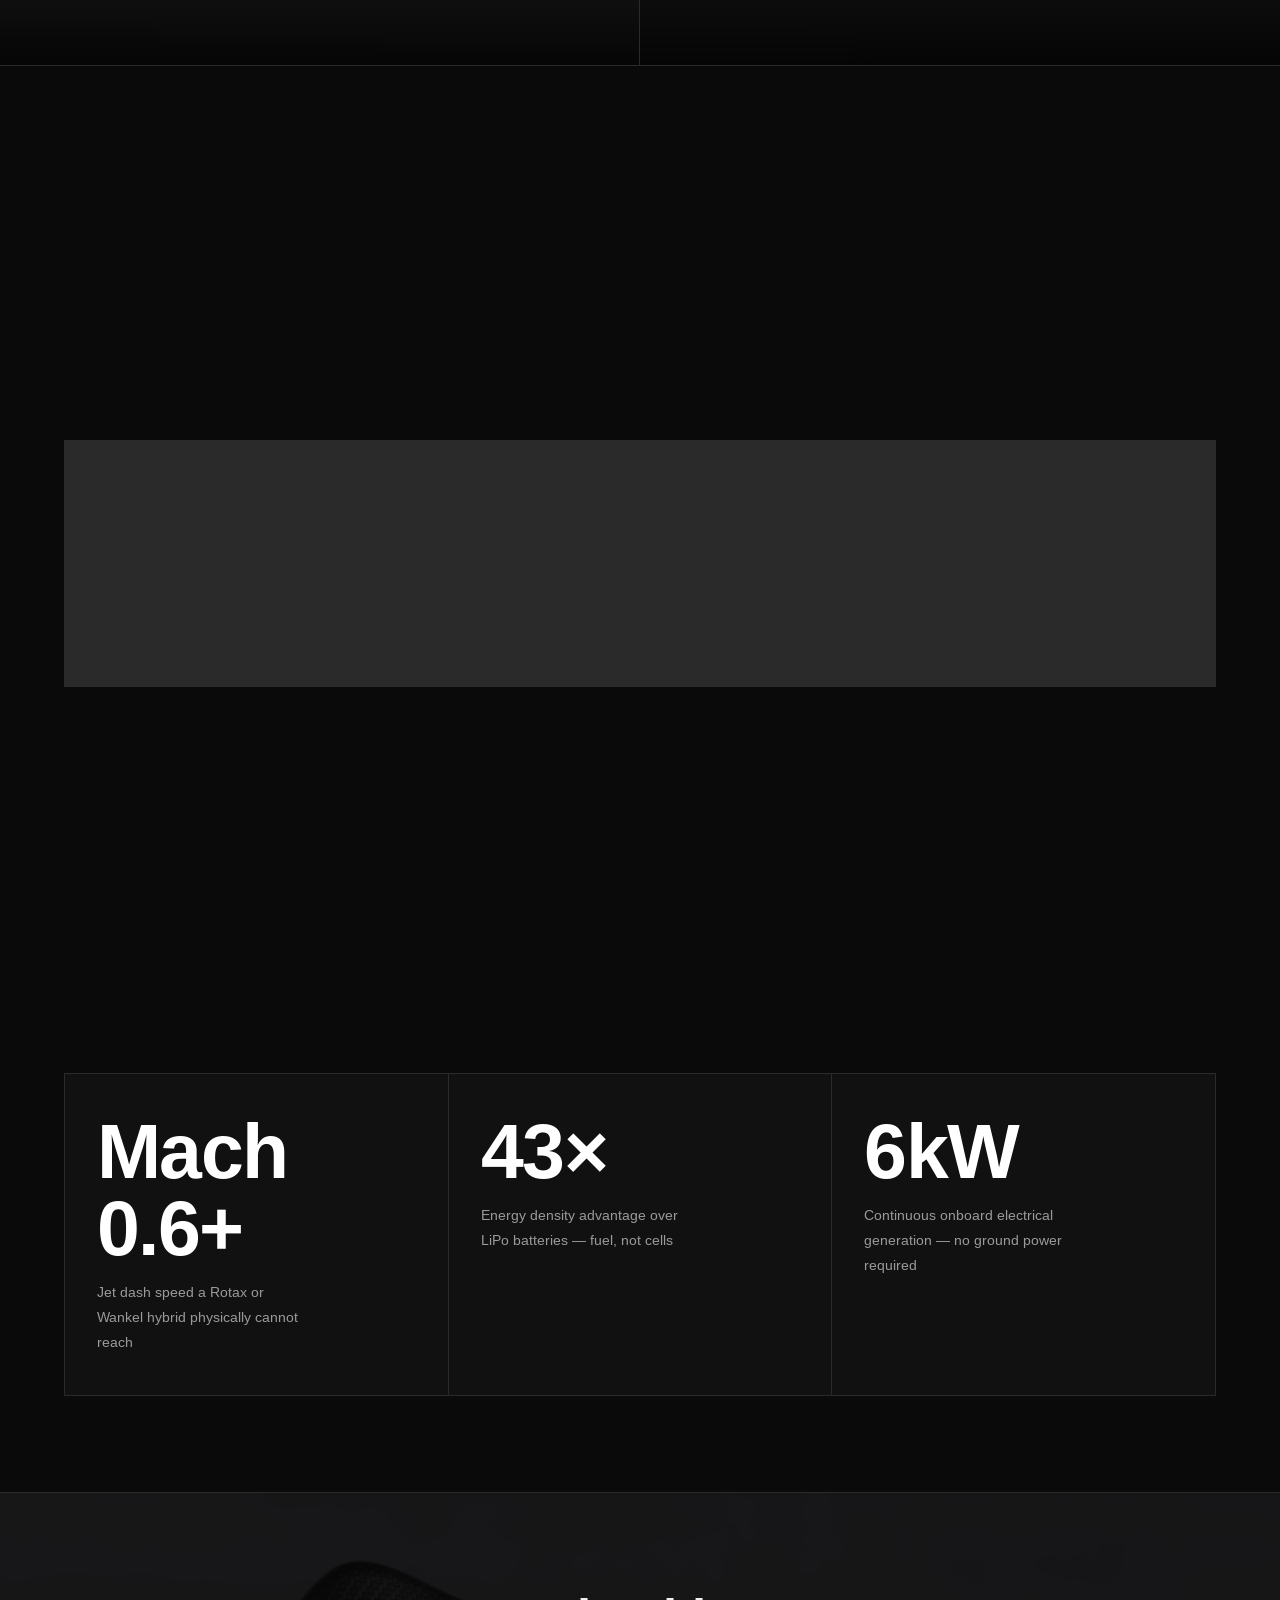
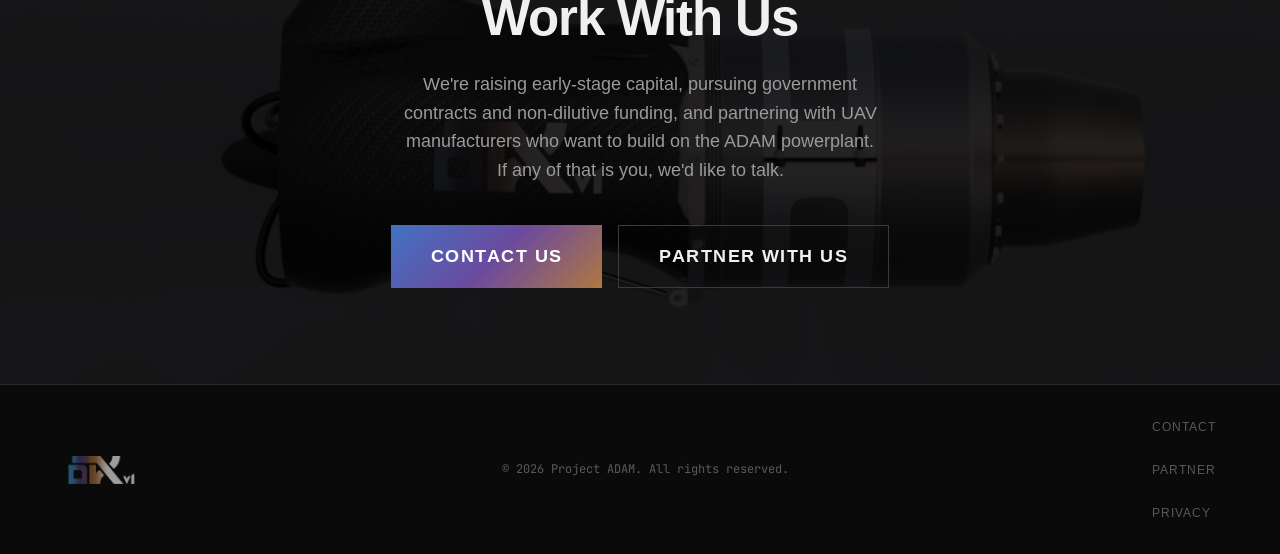
==== commit 2a83f077: "major update" ====
--- a/index.html
+++ b/index.html
@@ -3,9 +3,9 @@
 <head>
   <meta charset="UTF-8" />
   <meta name="viewport" content="width=device-width, initial-scale=1.0" />
-  <meta name="description" content="A new type of UAV" />
-  <meta property="og:title"       content="Project ADAM" />
-  <meta property="og:description" content="A new type of UAV" />
+  <meta name="description" content="ADAM is a drop-in hybrid microturbine powerplant giving small UAVs VTOL, jet-class cruise speed, and 6 kW of onboard power in one plug-and-play unit." />
+  <meta property="og:title"       content="Project ADAM — Hybrid Microturbine Powerplant" />
+  <meta property="og:description" content="VTOL like a quadcopter, dash speed like a jet, 6 kW of onboard power — one drop-in powerplant." />
   <meta property="og:type"        content="website" />
   <meta name="theme-color"        content="#0a0a0a" />
 
@@ -71,7 +71,7 @@
         <!-- Replace with your hero image or video -->
         <img
           class="hero__bg"
-          src="assets/images/Experimental%20Inlet%20Ansys%20Testing%20OWEN%20VERSION%20HEEHHAHA%20v644.png"
+          src="assets/images/sideviewpurple.png"
           alt=""
           fetchpriority="high"
         />
@@ -83,14 +83,14 @@
       </div>
 
       <div class="hero__content">
-        <p class="hero__kicker" data-reveal>A new kind of UAV</p>
+        <p class="hero__kicker" data-reveal>Hybrid microturbine propulsion</p>
         <h1 class="hero__headline" data-reveal data-reveal-delay="1">Project ADAM</h1>
         <p class="hero__sub" data-reveal data-reveal-delay="2">
-          Farther, faster, longer, the new ultimate VTOL platform for defense.
+          The ADAM powerplant-VTOL like a quadcopter, dash speed like a jet, and 6&nbsp;kW of onboard power in one drop-in unit.
         </p>
         <div class="hero__actions" data-reveal data-reveal-delay="3">
+          <a href="pages/powerplant.html"  class="btn btn--hero btn--lg">ADAM Powerplant</a>
           <a href="pages/uav.html"         class="btn btn--hero btn--lg">Lilith UAV</a>
-          <a href="pages/powerplant.html"  class="btn btn--hero btn--lg">ADAM Powerplant</a>
         </div>
       </div>
 
@@ -103,28 +103,7 @@
          PRODUCTS — two cards
          ==================================================== -->
     <section class="products" id="products" aria-label="Our systems">
-      <a href="pages/uav.html" class="product-panel" data-reveal>
-        <div class="product-panel__media">
-          <img
-            class="product-panel__img"
-            src="assets/images/lilithcover.png"
-            alt="Lilith UAV"
-            loading="lazy"
-          />
-        </div>
-        <div class="product-panel__content">
-          <p class="product-panel__label">01</p>
-          <h2 class="product-panel__name">Lilith UAV</h2>
-          <p class="product-panel__desc">
-            Unlimited ISR | VTOL | Mach 0.62+
-          </p>
-          <span class="product-panel__cta">
-            Learn More <span aria-hidden="true">→</span>
-          </span>
-        </div>
-      </a>
-
-      <a href="pages/powerplant.html" class="product-panel" data-reveal data-reveal-delay="1">
+      <a href="pages/powerplant.html" class="product-panel" data-reveal>
         <div class="product-panel__media">
           <img
             class="product-panel__img"
@@ -134,16 +113,37 @@
           />
         </div>
         <div class="product-panel__content">
-          <p class="product-panel__label">02</p>
+          <p class="product-panel__label">01</p>
           <h2 class="product-panel__name">ADAM Powerplant</h2>
           <p class="product-panel__desc">
-            6kW | 32kg Thrust | Plug & Play
+            6kW | 32kg Thrust | Drop-In
           </p>
           <span class="product-panel__cta">
             Learn More <span aria-hidden="true">→</span>
           </span>
         </div>
       </a>
+
+      <a href="pages/uav.html" class="product-panel" data-reveal data-reveal-delay="1">
+        <div class="product-panel__media">
+          <img
+            class="product-panel__img"
+            src="assets/images/forlilithtitle.png"
+            alt="Lilith UAV"
+            loading="lazy"
+          />
+        </div>
+        <div class="product-panel__content">
+          <p class="product-panel__label">02</p>
+          <h2 class="product-panel__name">Experimental Lilith UAV</h2>
+          <p class="product-panel__desc">
+            Flying testbed | VTOL + Mach 0.62 cruise | 6kW onboard power
+          </p>
+          <span class="product-panel__cta">
+            Learn More <span aria-hidden="true">→</span>
+          </span>
+        </div>
+      </a>
     </section>
 
     <!-- ====================================================
@@ -151,86 +151,69 @@
          ==================================================== -->
     <section style="border-top: 1px solid var(--color-border); padding: var(--space-24) 0;">
       <div class="container">
-        <p class="eyebrow" data-reveal>Market Opportunity</p>
-        <h2 class="headline-md" data-reveal data-reveal-delay="1">What Project ADAM Changes</h2>
-
-        <div class="market-stats">
+        <p class="eyebrow" data-reveal>The Opportunity</p>
+        <h2 class="headline-md" data-reveal data-reveal-delay="1">The Powerplant Nobody Else Builds</h2>
+        <p class="body-lg" style="max-width: 64ch; margin-top: var(--space-4); color: var(--color-text-secondary);" data-reveal data-reveal-delay="2">
+          Propulsion for small UAVs splits into two camps. Hybrid range-extenders turn propellers — good endurance and onboard power, but they top out around 150–250&nbsp;km/h. Bare turbojets give true jet speed, but no VTOL, no electrical generation, and no integration. ADAM is the bridge: jet-class cruise <em>and</em> electric VTOL <em>and</em> 6&nbsp;kW of onboard power, in one drop-in package.
+        </p>
+
+        <div class="market-stats" style="margin-top: var(--space-8);">
           <div class="market-stat" data-reveal data-reveal-delay="1">
-            <p class="market-stat__value">$28B</p>
+            <p class="market-stat__value">$13.3B</p>
             <p class="market-stat__sub">by 2030</p>
-            <p class="market-stat__label">Defense UAV market — 14% CAGR</p>
+            <p class="market-stat__label">Loitering-munition market — ~20% CAGR</p>
           </div>
           <div class="market-stat" data-reveal data-reveal-delay="2">
-            <p class="market-stat__value">0</p>
-            <p class="market-stat__label">Sub-20kg platforms with VTOL + high-speed cruise</p>
+            <p class="market-stat__value">$9.0B</p>
+            <p class="market-stat__sub">by 2034</p>
+            <p class="market-stat__label">Target-drone market — the powerplant's sharpest fit</p>
           </div>
           <div class="market-stat" data-reveal data-reveal-delay="3">
-            <p class="market-stat__value">14%</p>
-            <p class="market-stat__label">Annual market growth — fastest-expanding segment in defense</p>
-          </div>
-        </div>
-
-        <p class="eyebrow" style="margin-bottom: var(--space-4);" data-reveal>Competitive Landscape</p>
+            <p class="market-stat__value">1</p>
+            <p class="market-stat__label">Unit for VTOL launch, jet dash, and onboard power — no one else packages all three</p>
+          </div>
+        </div>
+
+        <p class="eyebrow" style="margin-bottom: var(--space-4);" data-reveal>Competitive Landscape — Propulsion Class</p>
         <div style="overflow-x: auto;">
           <table class="comp-table" data-reveal>
             <thead>
               <tr>
-                <th>Platform</th>
-                <th>Mass</th>
-                <th>Max Speed</th>
-                <th>Max Range</th>
+                <th>Propulsion type</th>
+                <th>Example</th>
+                <th>Cruise speed</th>
                 <th>VTOL</th>
-                <th>EW Power</th>
+                <th>Onboard power</th>
               </tr>
             </thead>
             <tbody>
               <tr class="comp-table__row--adam">
-                <td>Lilith UAV</td>
-                <td>18kg</td>
-                <td>Mach 0.62</td>
-                <td>100km</td>
+                <td>ADAM hybrid</td>
+                <td>Our system</td>
+                <td>Mach 0.6+</td>
                 <td>YES</td>
+                <td>6kW</td>
+              </tr>
+              <tr>
+                <td>Wankel / rotary hybrid</td>
+                <td>Rotron RT600-XE</td>
+                <td>~Mach 0.10–0.15</td>
+                <td>NO</td>
                 <td>YES</td>
               </tr>
               <tr>
-                <td>Switchblade 600</td>
-                <td>22.7kg</td>
-                <td>Mach 0.15</td>
-                <td>80km</td>
+                <td>Turboprop hybrid</td>
+                <td>UAV Turbines Monarch</td>
+                <td>~Mach 0.12–0.20</td>
                 <td>NO</td>
-                <td>LIMITED</td>
-              </tr>
-              <tr>
-                <td>Huntress (Wave)</td>
-                <td>165kg</td>
-                <td>Mach 0.40</td>
-                <td>N/A</td>
                 <td>YES</td>
+              </tr>
+              <tr>
+                <td>Bare turbojet</td>
+                <td>JetCat P300 / AMT Titan</td>
+                <td>Mach 0.5–0.9</td>
                 <td>NO</td>
-              </tr>
-              <tr>
-                <td>Viper (MACH Indus.)</td>
-                <td>Large</td>
-                <td>N/A</td>
-                <td>290km</td>
-                <td>NO</td>
-                <td>N/A</td>
-              </tr>
-              <tr>
-                <td>Battery-equiv 17kg UAV</td>
-                <td>17kg</td>
-                <td>Mach 0.15</td>
-                <td>8km</td>
-                <td>YES</td>
-                <td>LIMITED</td>
-              </tr>
-              <tr>
-                <td>Army LASSO target</td>
-                <td>&lt;25kg</td>
-                <td>TBD</td>
-                <td>20km</td>
-                <td>Unknown</td>
-                <td>TBD</td>
+                <td>None / minimal</td>
               </tr>
             </tbody>
           </table>
@@ -238,12 +221,12 @@
 
         <div class="market-stats" style="margin-top: var(--space-6); margin-bottom: 0;">
           <div class="market-stat" data-reveal data-reveal-delay="1">
-            <p class="market-stat__value">4×</p>
-            <p class="market-stat__label">Speed advantage over comparable sub-25kg platforms (Mach 0.62 vs Mach 0.15)</p>
+            <p class="market-stat__value">Mach 0.6+</p>
+            <p class="market-stat__label">Jet dash speed a Rotax or Wankel hybrid physically cannot reach</p>
           </div>
           <div class="market-stat" data-reveal data-reveal-delay="2">
-            <p class="market-stat__value">2×</p>
-            <p class="market-stat__label">Range advantage over the sub-25kg class average (100km vs ~44km)</p>
+            <p class="market-stat__value">43×</p>
+            <p class="market-stat__label">Energy density advantage over LiPo batteries — fuel, not cells</p>
           </div>
           <div class="market-stat" data-reveal data-reveal-delay="3">
             <p class="market-stat__value">6kW</p>
@@ -263,7 +246,7 @@
           Work With Us
         </h2>
         <p class="contact-strip__sub" data-reveal data-reveal-delay="1">
-          Currenty seeking partnerships with defense primes, government agencies, and research institutions. If you're interested in collaborating, we'd love to hear from you.
+          We're raising early-stage capital, pursuing government contracts and non-dilutive funding, and partnering with UAV manufacturers who want to build on the ADAM powerplant. If any of that is you, we'd like to talk.
         </p>
         <div class="contact-strip__actions" data-reveal data-reveal-delay="2">
           <a href="pages/contact.html" class="btn btn--accent btn--lg">Contact Us</a>
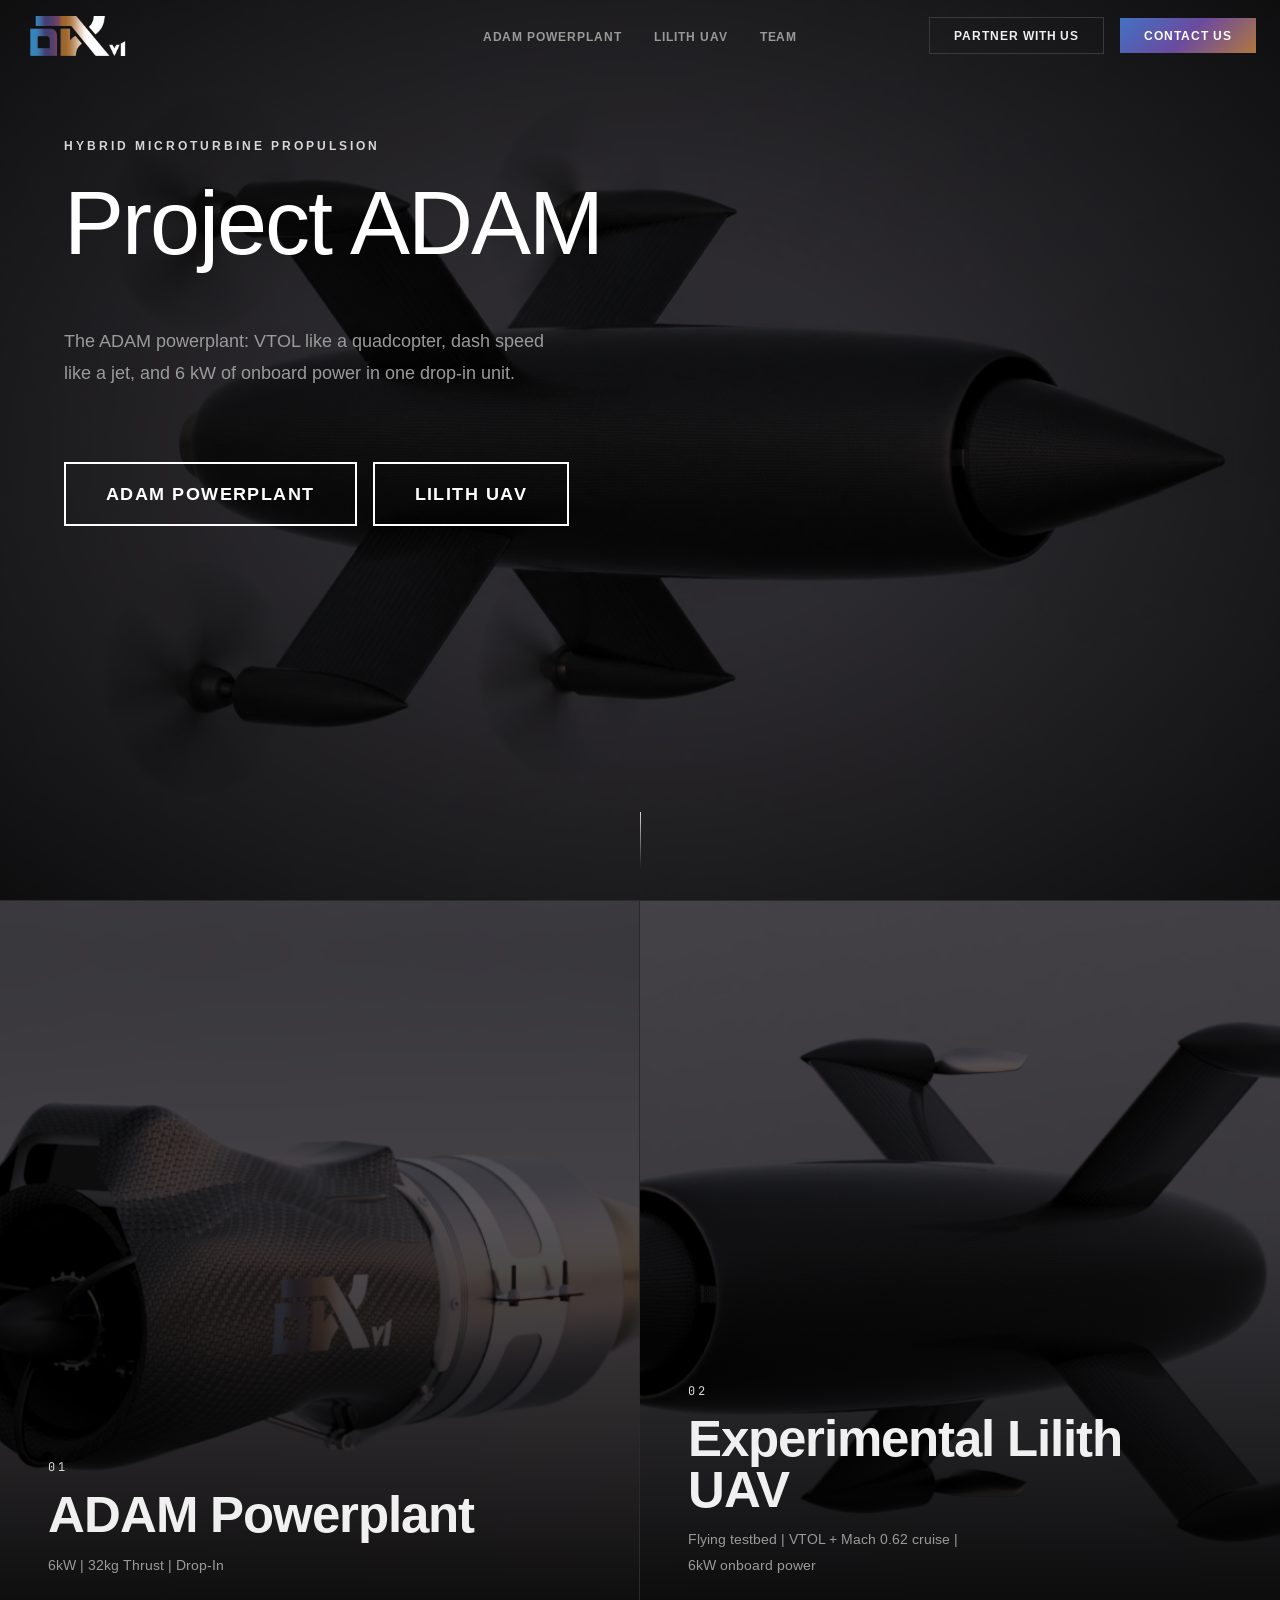
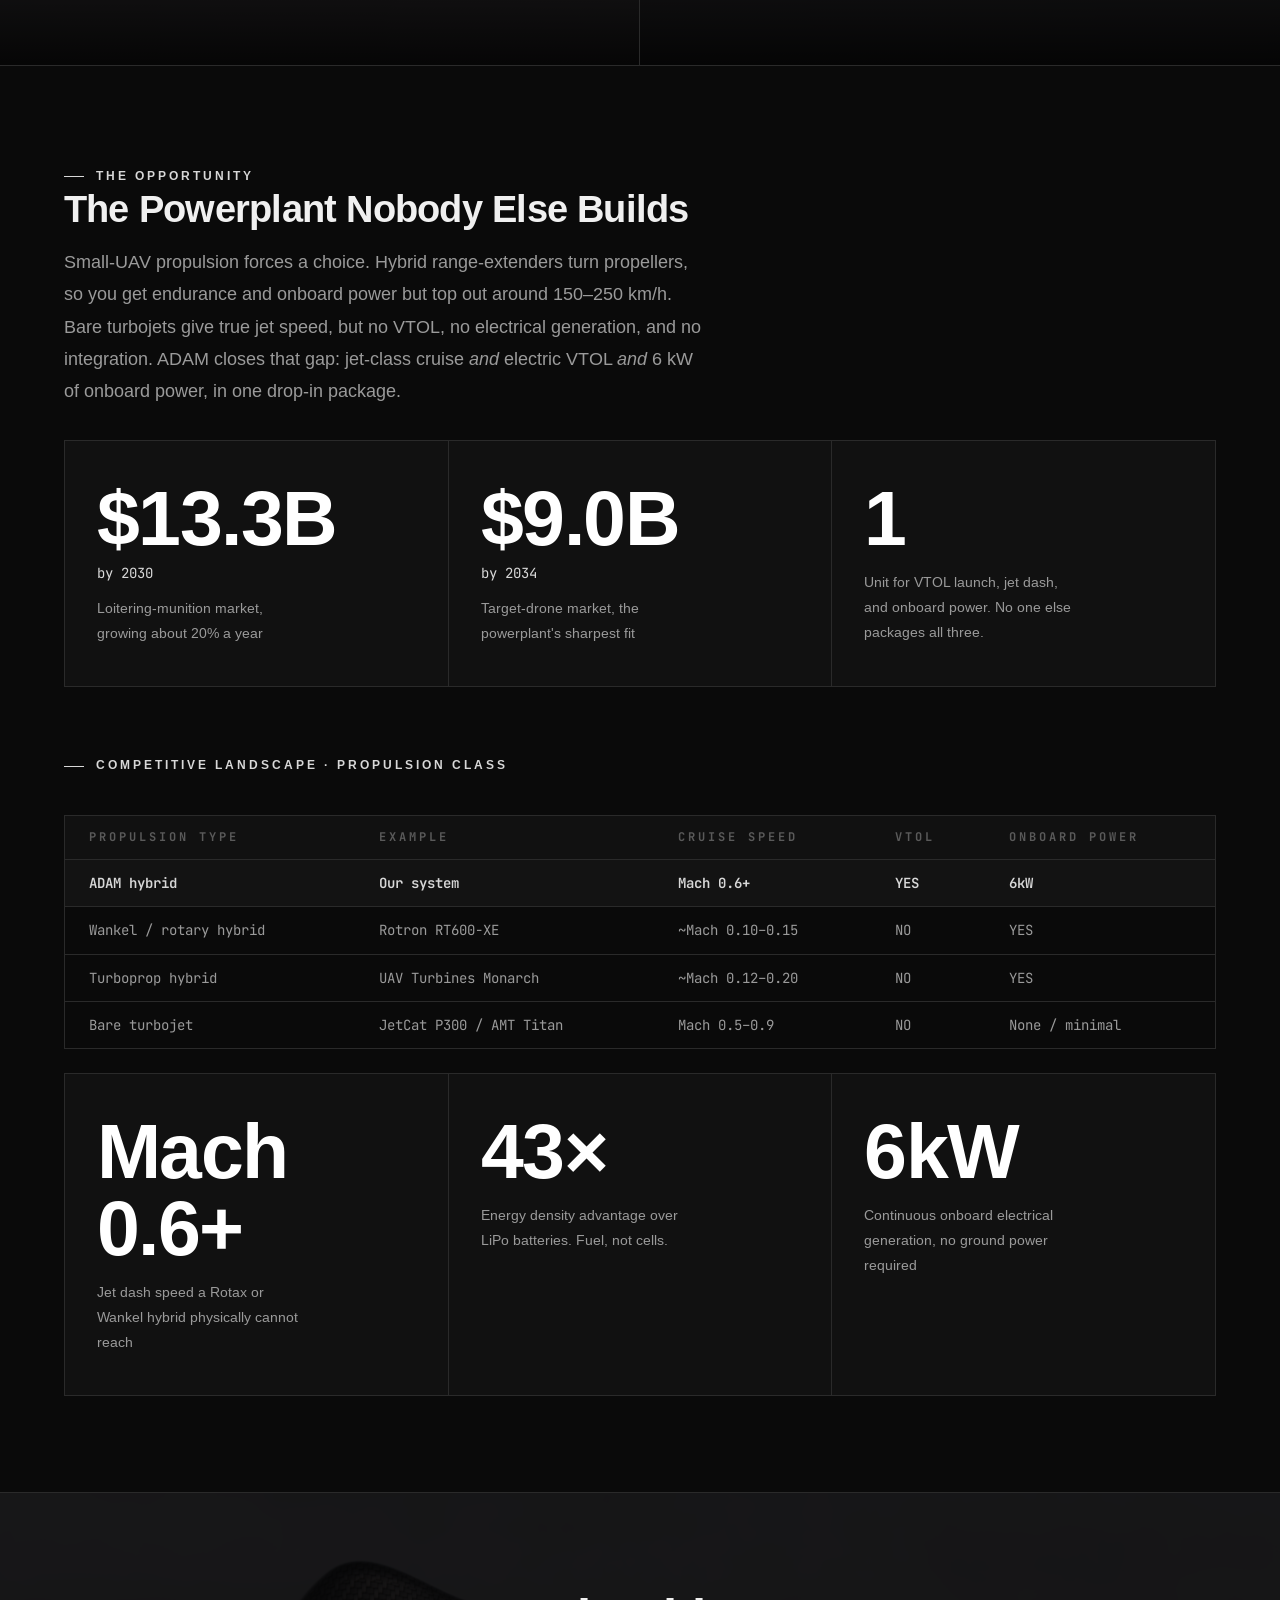
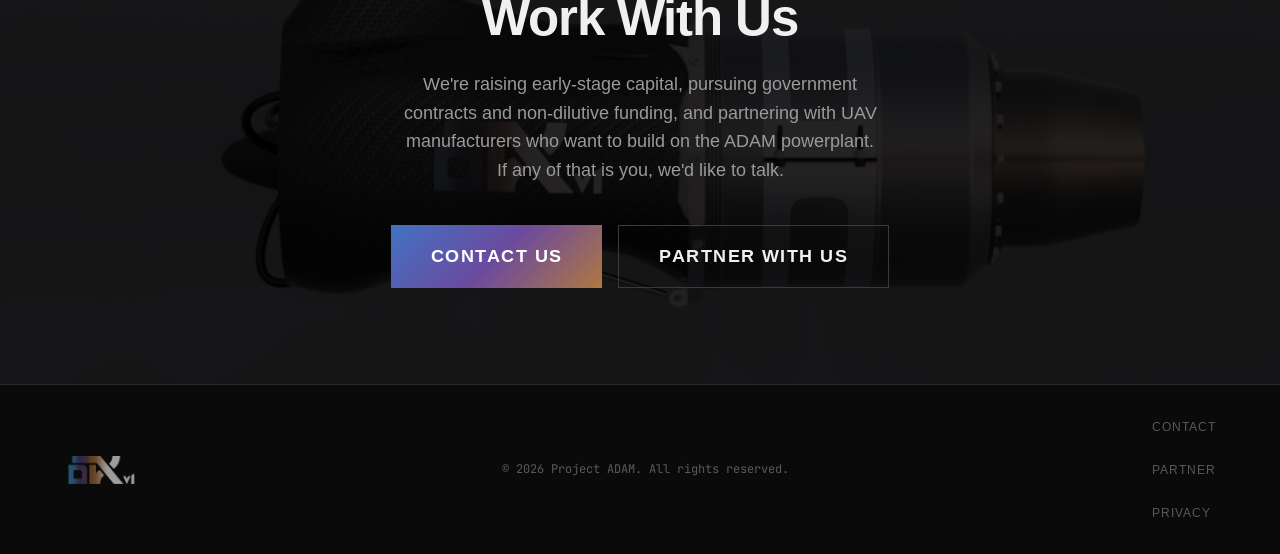
==== commit df6ecde8: "Humanize site copy, add spinning-props hero, sync llms.txt - Rewrite copy across all live pages: rem" ====
--- a/index.html
+++ b/index.html
@@ -4,8 +4,8 @@
   <meta charset="UTF-8" />
   <meta name="viewport" content="width=device-width, initial-scale=1.0" />
   <meta name="description" content="ADAM is a drop-in hybrid microturbine powerplant giving small UAVs VTOL, jet-class cruise speed, and 6 kW of onboard power in one plug-and-play unit." />
-  <meta property="og:title"       content="Project ADAM — Hybrid Microturbine Powerplant" />
-  <meta property="og:description" content="VTOL like a quadcopter, dash speed like a jet, 6 kW of onboard power — one drop-in powerplant." />
+  <meta property="og:title"       content="Project ADAM · Hybrid Microturbine Powerplant" />
+  <meta property="og:description" content="VTOL like a quadcopter, dash speed like a jet, and 6 kW of onboard power. One drop-in powerplant." />
   <meta property="og:type"        content="website" />
   <meta name="theme-color"        content="#0a0a0a" />
 
@@ -71,7 +71,7 @@
         <!-- Replace with your hero image or video -->
         <img
           class="hero__bg"
-          src="assets/images/sideviewpurple.png"
+          src="assets/images/sideviewspinning.webp"
           alt=""
           fetchpriority="high"
         />
@@ -86,7 +86,7 @@
         <p class="hero__kicker" data-reveal>Hybrid microturbine propulsion</p>
         <h1 class="hero__headline" data-reveal data-reveal-delay="1">Project ADAM</h1>
         <p class="hero__sub" data-reveal data-reveal-delay="2">
-          The ADAM powerplant-VTOL like a quadcopter, dash speed like a jet, and 6&nbsp;kW of onboard power in one drop-in unit.
+          The ADAM powerplant: VTOL like a quadcopter, dash speed like a jet, and 6&nbsp;kW of onboard power in one drop-in unit.
         </p>
         <div class="hero__actions" data-reveal data-reveal-delay="3">
           <a href="pages/powerplant.html"  class="btn btn--hero btn--lg">ADAM Powerplant</a>
@@ -154,27 +154,27 @@
         <p class="eyebrow" data-reveal>The Opportunity</p>
         <h2 class="headline-md" data-reveal data-reveal-delay="1">The Powerplant Nobody Else Builds</h2>
         <p class="body-lg" style="max-width: 64ch; margin-top: var(--space-4); color: var(--color-text-secondary);" data-reveal data-reveal-delay="2">
-          Propulsion for small UAVs splits into two camps. Hybrid range-extenders turn propellers — good endurance and onboard power, but they top out around 150–250&nbsp;km/h. Bare turbojets give true jet speed, but no VTOL, no electrical generation, and no integration. ADAM is the bridge: jet-class cruise <em>and</em> electric VTOL <em>and</em> 6&nbsp;kW of onboard power, in one drop-in package.
+          Small-UAV propulsion forces a choice. Hybrid range-extenders turn propellers, so you get endurance and onboard power but top out around 150–250&nbsp;km/h. Bare turbojets give true jet speed, but no VTOL, no electrical generation, and no integration. ADAM closes that gap: jet-class cruise <em>and</em> electric VTOL <em>and</em> 6&nbsp;kW of onboard power, in one drop-in package.
         </p>
 
         <div class="market-stats" style="margin-top: var(--space-8);">
           <div class="market-stat" data-reveal data-reveal-delay="1">
             <p class="market-stat__value">$13.3B</p>
             <p class="market-stat__sub">by 2030</p>
-            <p class="market-stat__label">Loitering-munition market — ~20% CAGR</p>
+            <p class="market-stat__label">Loitering-munition market, growing about 20% a year</p>
           </div>
           <div class="market-stat" data-reveal data-reveal-delay="2">
             <p class="market-stat__value">$9.0B</p>
             <p class="market-stat__sub">by 2034</p>
-            <p class="market-stat__label">Target-drone market — the powerplant's sharpest fit</p>
+            <p class="market-stat__label">Target-drone market, the powerplant's sharpest fit</p>
           </div>
           <div class="market-stat" data-reveal data-reveal-delay="3">
             <p class="market-stat__value">1</p>
-            <p class="market-stat__label">Unit for VTOL launch, jet dash, and onboard power — no one else packages all three</p>
-          </div>
-        </div>
-
-        <p class="eyebrow" style="margin-bottom: var(--space-4);" data-reveal>Competitive Landscape — Propulsion Class</p>
+            <p class="market-stat__label">Unit for VTOL launch, jet dash, and onboard power. No one else packages all three.</p>
+          </div>
+        </div>
+
+        <p class="eyebrow" style="margin-bottom: var(--space-4);" data-reveal>Competitive Landscape · Propulsion Class</p>
         <div style="overflow-x: auto;">
           <table class="comp-table" data-reveal>
             <thead>
@@ -226,11 +226,11 @@
           </div>
           <div class="market-stat" data-reveal data-reveal-delay="2">
             <p class="market-stat__value">43×</p>
-            <p class="market-stat__label">Energy density advantage over LiPo batteries — fuel, not cells</p>
+            <p class="market-stat__label">Energy density advantage over LiPo batteries. Fuel, not cells.</p>
           </div>
           <div class="market-stat" data-reveal data-reveal-delay="3">
             <p class="market-stat__value">6kW</p>
-            <p class="market-stat__label">Continuous onboard electrical generation — no ground power required</p>
+            <p class="market-stat__label">Continuous onboard electrical generation, no ground power required</p>
           </div>
         </div>
       </div>
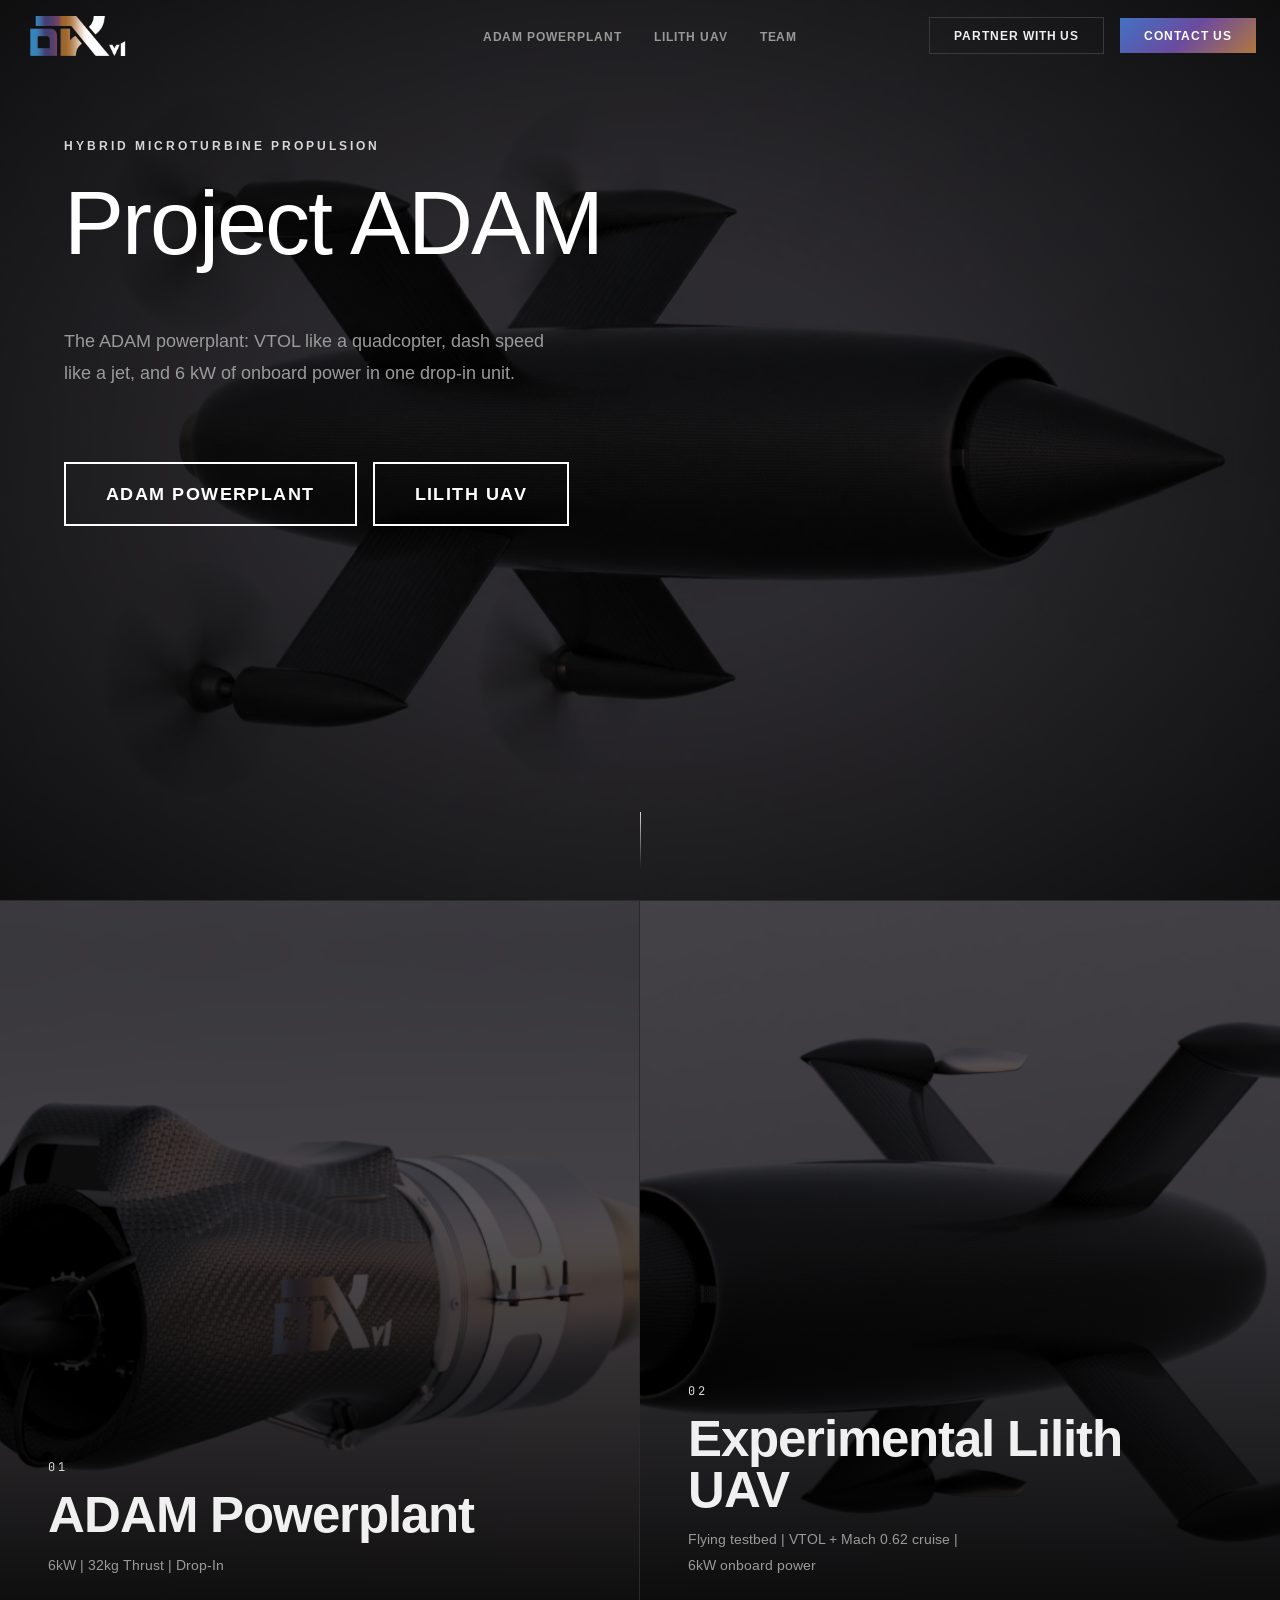
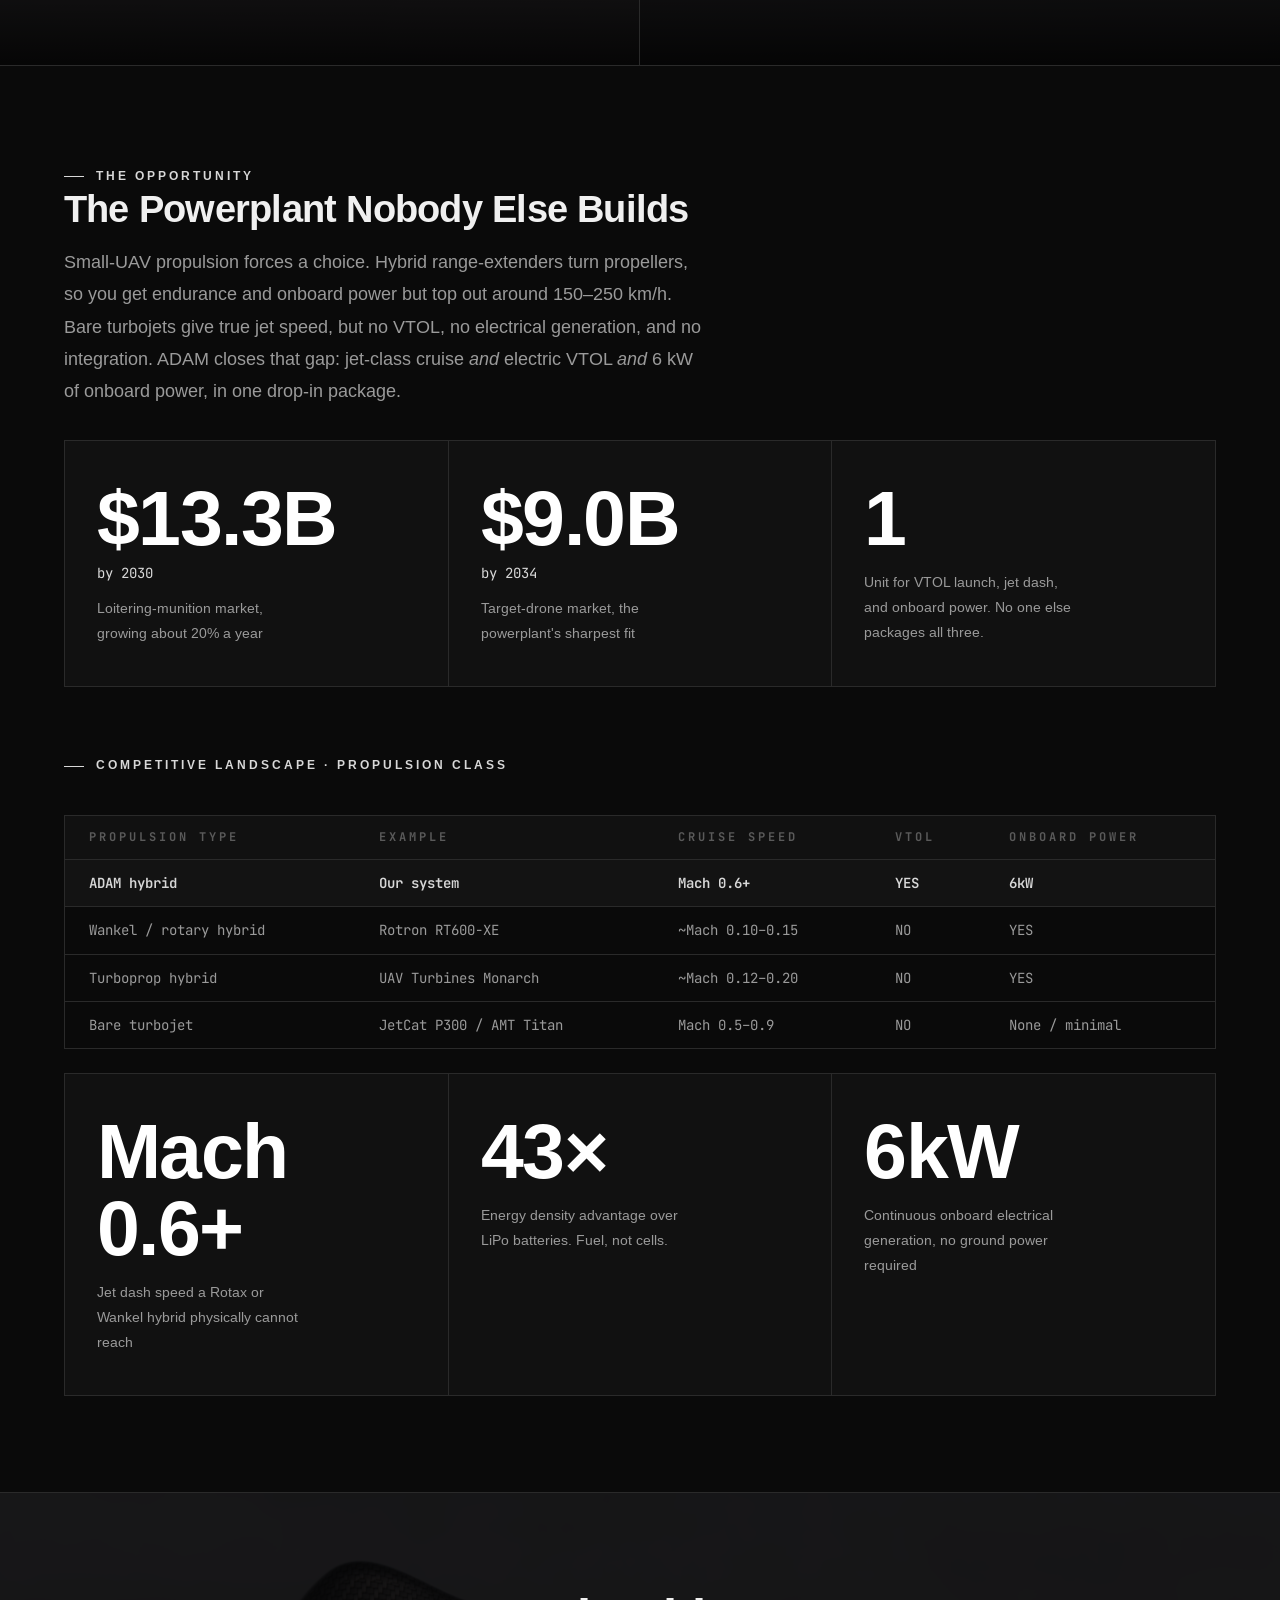
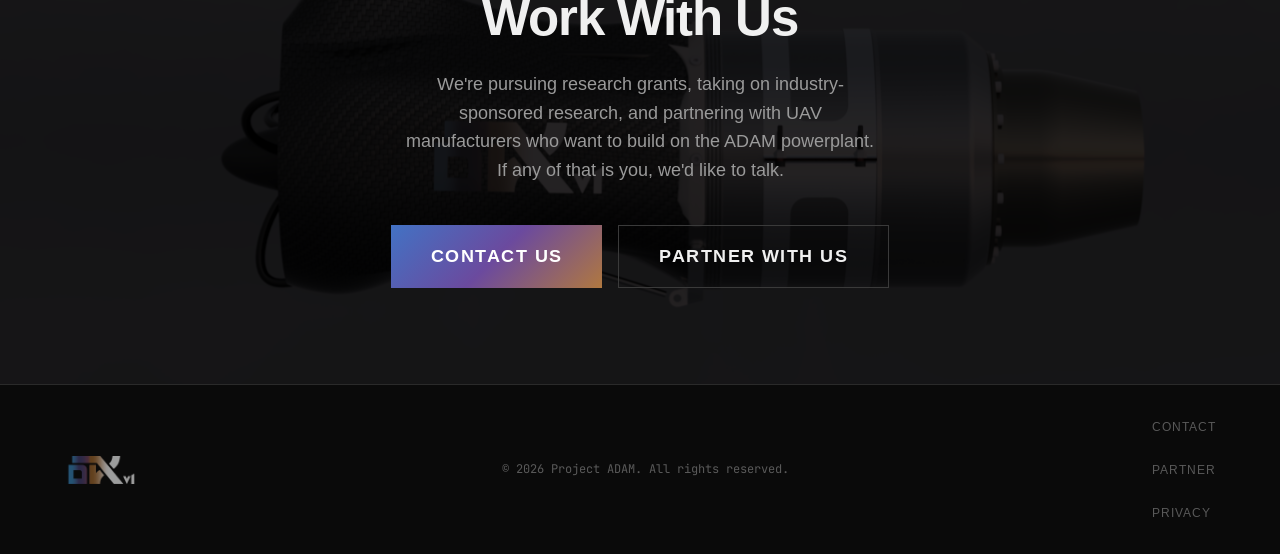
==== commit 39a7f6a5: "Reframe partner page around research partnerships Replace seed/early-stage investment language with " ====
--- a/index.html
+++ b/index.html
@@ -246,7 +246,7 @@
           Work With Us
         </h2>
         <p class="contact-strip__sub" data-reveal data-reveal-delay="1">
-          We're raising early-stage capital, pursuing government contracts and non-dilutive funding, and partnering with UAV manufacturers who want to build on the ADAM powerplant. If any of that is you, we'd like to talk.
+          We're pursuing research grants, taking on industry-sponsored research, and partnering with UAV manufacturers who want to build on the ADAM powerplant. If any of that is you, we'd like to talk.
         </p>
         <div class="contact-strip__actions" data-reveal data-reveal-delay="2">
           <a href="pages/contact.html" class="btn btn--accent btn--lg">Contact Us</a>
